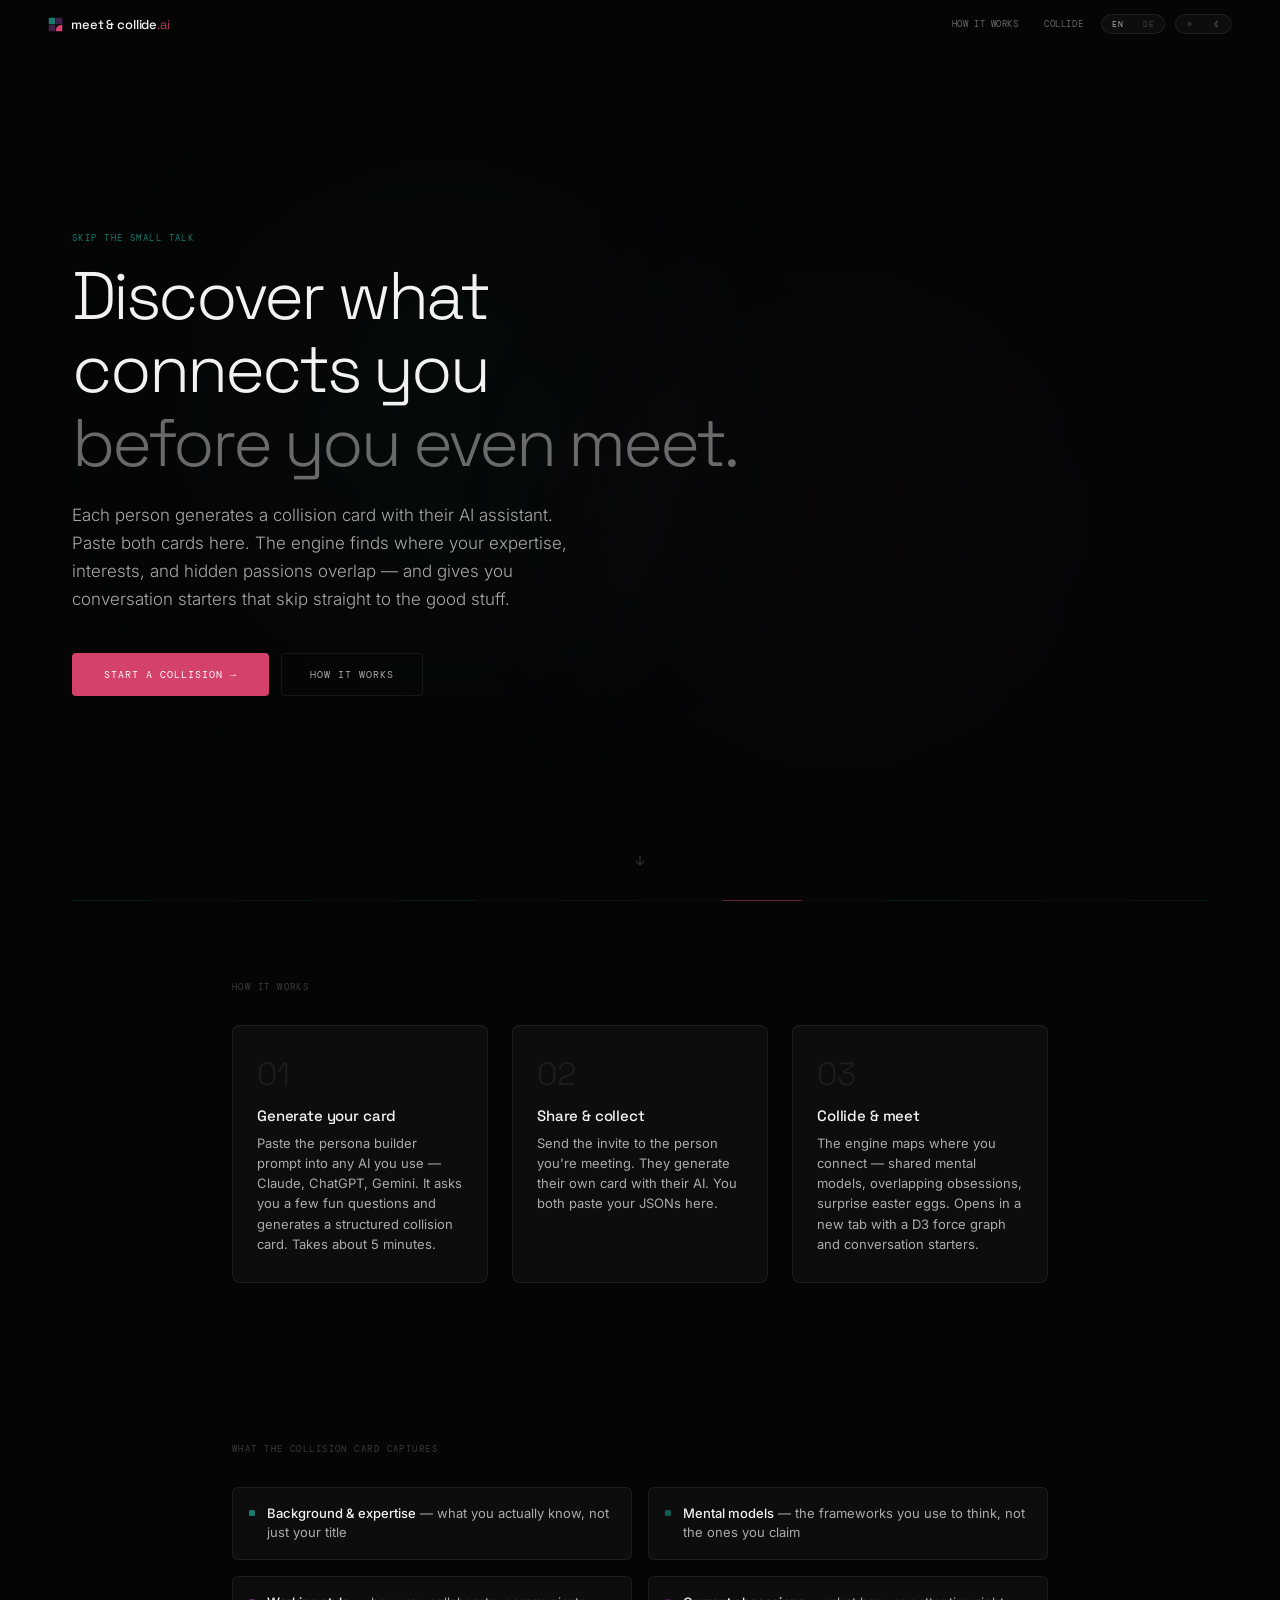
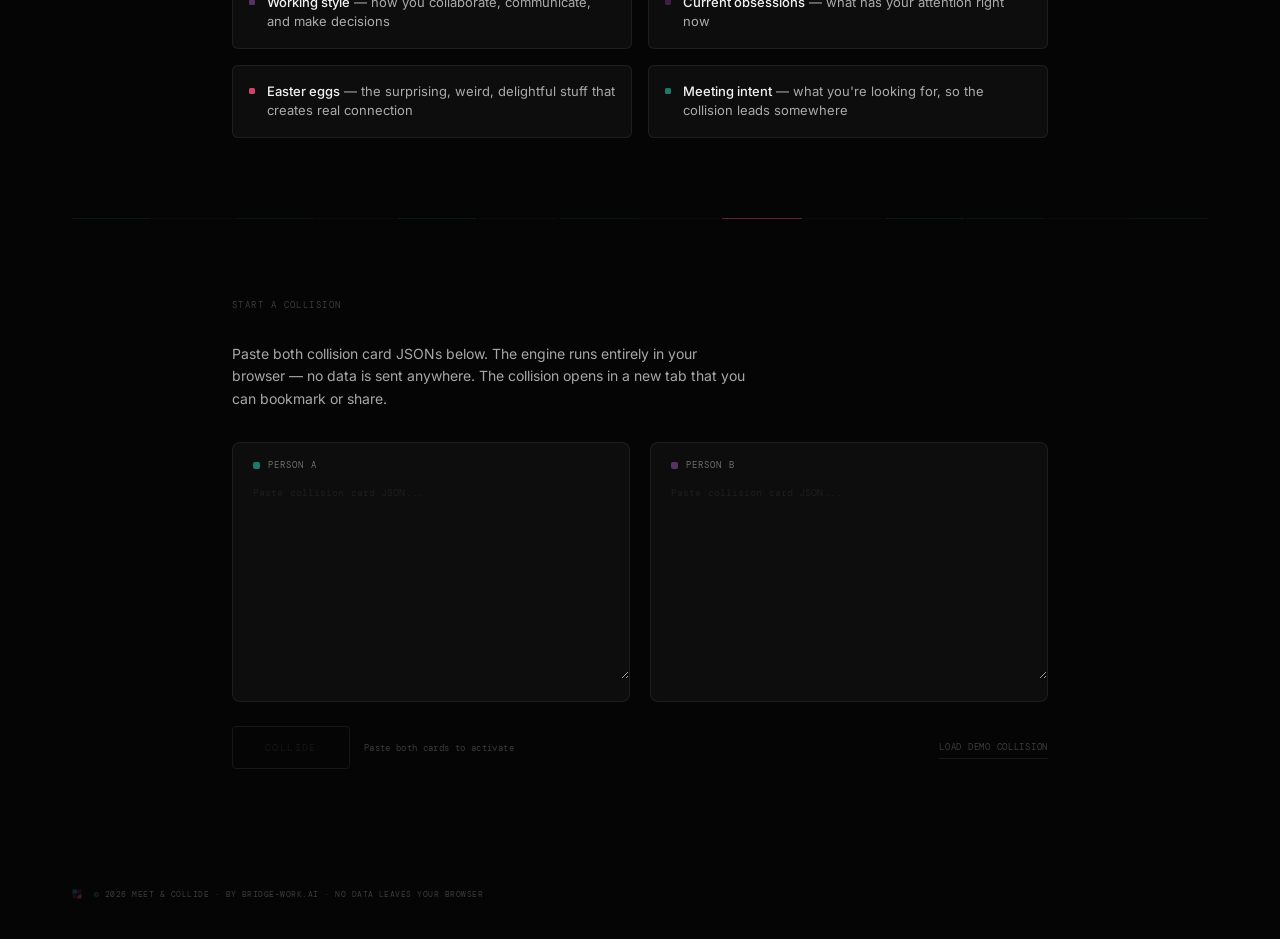
==== index.html @ 17e3ae12 "update to no llm engine" ====
<!DOCTYPE html>
<html lang="en" data-theme="dark">
<head>
<meta charset="UTF-8">
<meta name="viewport" content="width=device-width, initial-scale=1.0">
<title>Meet & Collide — Skip the small talk</title>
<meta name="description" content="Discover what you have in common before you meet. Two AI-generated persona cards collide to surface shared interests, mental models, and conversation starters.">
<link rel="icon" href="data:image/svg+xml,<svg xmlns='http://www.w3.org/2000/svg' viewBox='0 0 100 100'><rect x='5' y='5' width='43.5' height='43.5' rx='1.5' fill='%231a7a6d'/><rect x='51.5' y='5' width='43.5' height='43.5' rx='1.5' fill='%233d1f47'/><rect x='5' y='51.5' width='43.5' height='43.5' rx='1.5' fill='%233d1f47'/><path d='M51.5 95 Q51.5 51.5 95 51.5 L95 95 Z' fill='%23d4416b'/></svg>">
<link href="https://fonts.googleapis.com/css2?family=Space+Grotesk:wght@300;400;500;600&family=Inter:wght@300;400;500&family=DM+Mono:wght@300;400&display=swap" rel="stylesheet">
<style>
/* ══════════════════════════════════════════
   THEME TOKENS
   ══════════════════════════════════════════ */
:root{--nav-h:48px;--teal:#1a7a6d;--teal-dark:#0f5c52;--purple:#5a3068;--purple-deep:#3d1f47;--accent:#d4416b;--font-display:'Space Grotesk',sans-serif;--font-body:'Inter',sans-serif;--font-mono:'DM Mono',monospace;--ease:cubic-bezier(.22,1,.36,1)}
[data-theme="dark"]{--bg:#050505;--bg-2:#0a0a0f;--surface:rgba(255,255,255,.035);--surface-2:rgba(255,255,255,.02);--border:rgba(255,255,255,.07);--border-md:rgba(255,255,255,.12);--text-1:rgba(255,255,255,.95);--text-2:rgba(255,255,255,.65);--text-3:rgba(255,255,255,.4);--text-meta:rgba(255,255,255,.22);--text-ghost:rgba(255,255,255,.07);--card-hover:rgba(255,255,255,.05);--overlay-bg:rgba(5,5,5,.96);--src-a-bg:rgba(26,122,109,.12);--src-a-text:var(--teal);--src-b-bg:rgba(90,48,104,.15);--src-b-text:rgba(180,140,210,.7);--nav-bg:rgba(5,5,5,.92);--hero-glow-a:rgba(26,122,109,.06);--hero-glow-b:rgba(90,48,104,.06)}
[data-theme="light"]{--bg:#F5F5F7;--bg-2:#fff;--surface:rgba(0,0,0,.03);--surface-2:rgba(0,0,0,.015);--border:rgba(0,0,0,.08);--border-md:rgba(0,0,0,.13);--text-1:rgba(0,0,0,.88);--text-2:rgba(0,0,0,.55);--text-3:rgba(0,0,0,.38);--text-meta:rgba(0,0,0,.2);--text-ghost:rgba(0,0,0,.06);--card-hover:rgba(0,0,0,.04);--overlay-bg:rgba(245,245,247,.97);--src-a-bg:rgba(26,122,109,.1);--src-a-text:#0f5c52;--src-b-bg:rgba(90,48,104,.08);--src-b-text:#5a3068;--nav-bg:rgba(255,255,255,.92);--hero-glow-a:rgba(26,122,109,.08);--hero-glow-b:rgba(90,48,104,.08)}
*,*::before,*::after{margin:0;padding:0;box-sizing:border-box}
html{scroll-behavior:smooth}
body{background:var(--bg);color:var(--text-1);font-family:var(--font-body);-webkit-font-smoothing:antialiased;transition:background .4s var(--ease),color .4s var(--ease)}
::selection{background:var(--teal);color:#fff}
::-webkit-scrollbar{width:4px}::-webkit-scrollbar-thumb{background:var(--text-ghost);border-radius:2px}

/* ══════════════════════════════════════════
   NAV
   ══════════════════════════════════════════ */
#nav{position:fixed;top:0;left:0;right:0;height:var(--nav-h);z-index:200;display:flex;align-items:center;padding:0 clamp(16px,4vw,48px);gap:10px;transition:background .5s var(--ease),backdrop-filter .5s var(--ease)}
#nav.scrolled{background:var(--nav-bg);backdrop-filter:blur(28px);-webkit-backdrop-filter:blur(28px);border-bottom:1px solid var(--border)}
.nav-mark{display:flex;align-items:center;gap:8px;flex-shrink:0}
.wordmark{font-family:var(--font-display);font-size:13px;font-weight:500;color:var(--text-1);letter-spacing:-.01em}.wordmark .hi{font-weight:300;color:var(--accent)}
.nav-spacer{flex:1}
.toggle-pill{display:flex;background:var(--surface);border:1px solid var(--border);border-radius:14px;overflow:hidden;flex-shrink:0}
.toggle-pill button{font-family:var(--font-mono);font-size:8px;letter-spacing:.06em;text-transform:uppercase;background:none;border:none;color:var(--text-meta);padding:4px 10px;cursor:pointer;transition:all .2s var(--ease)}
.toggle-pill button.on{color:var(--text-2);font-weight:400}
.nav-link{font-family:var(--font-mono);font-size:9px;letter-spacing:.06em;text-transform:uppercase;color:var(--text-3);text-decoration:none;padding:4px 8px;transition:color .2s}.nav-link:hover{color:var(--text-1)}

/* ══════════════════════════════════════════
   HERO
   ══════════════════════════════════════════ */
#hero{min-height:100vh;display:flex;flex-direction:column;justify-content:center;padding:calc(var(--nav-h) + 40px) clamp(24px,6vw,72px) 60px;position:relative;overflow:hidden}
.hero-glow{position:absolute;width:500px;height:500px;border-radius:50%;filter:blur(120px);pointer-events:none;opacity:.7}
.hero-glow.a{background:var(--hero-glow-a);top:20%;left:15%}
.hero-glow.b{background:var(--hero-glow-b);top:30%;right:15%}
.hero-content{position:relative;z-index:1;max-width:680px}
.hero-eyebrow{font-family:var(--font-mono);font-size:9px;letter-spacing:.16em;text-transform:uppercase;color:var(--teal);margin-bottom:16px}
.hero-h1{font-family:var(--font-display);font-size:clamp(2rem,5.5vw,4.2rem);font-weight:300;letter-spacing:-.045em;line-height:1.1;color:var(--text-1);margin-bottom:20px}
.hero-h1 .dim{color:var(--text-3)}
.hero-sub{font-size:clamp(14px,1.4vw,17px);color:var(--text-2);line-height:1.65;max-width:520px;margin-bottom:40px;font-weight:300}
.hero-actions{display:flex;gap:12px;flex-wrap:wrap}
.btn-primary{font-family:var(--font-mono);font-size:10px;letter-spacing:.1em;text-transform:uppercase;color:#fff;background:var(--accent);border:none;padding:14px 32px;border-radius:4px;cursor:pointer;transition:all .3s var(--ease);text-decoration:none;display:inline-flex;align-items:center;gap:6px}
.btn-primary:hover{filter:brightness(1.1);transform:translateY(-1px)}
.btn-ghost{font-family:var(--font-mono);font-size:10px;letter-spacing:.1em;text-transform:uppercase;color:var(--text-2);background:none;border:1px solid var(--border);padding:14px 28px;border-radius:4px;cursor:pointer;transition:all .3s var(--ease);text-decoration:none;display:inline-flex;align-items:center;gap:6px}
.btn-ghost:hover{border-color:var(--teal);color:var(--teal)}
.scroll-hint{position:absolute;bottom:24px;left:50%;transform:translateX(-50%);opacity:.15;animation:drift 2s ease-in-out infinite}
@keyframes drift{0%,100%{transform:translateX(-50%) translateY(0)}50%{transform:translateX(-50%) translateY(6px)}}

/* ══════════════════════════════════════════
   STRIP DIVIDER
   ══════════════════════════════════════════ */
.strip{display:flex;gap:2px;padding:0 clamp(24px,6vw,72px)}
.strip span{flex:1;height:1px;opacity:.18}.strip .st{background:var(--teal)}.strip .sp{background:var(--purple-deep)}.strip .std{background:var(--teal-dark)}.strip .sa{background:var(--accent);opacity:.45}

/* ══════════════════════════════════════════
   SECTIONS
   ══════════════════════════════════════════ */
.section{padding:80px clamp(24px,6vw,72px);max-width:960px;margin:0 auto}
.section-label{font-family:var(--font-mono);font-size:9px;letter-spacing:.16em;text-transform:uppercase;color:var(--text-meta);margin-bottom:32px}

/* How it works */
.steps-grid{display:grid;grid-template-columns:repeat(3,1fr);gap:24px}
@media(max-width:700px){.steps-grid{grid-template-columns:1fr}}
.step-card{background:var(--surface);border:1px solid var(--border);border-radius:8px;padding:28px 24px;transition:border-color .3s var(--ease)}
.step-card:hover{border-color:var(--border-md)}
.step-num{font-family:var(--font-display);font-size:32px;font-weight:300;color:var(--text-ghost);margin-bottom:12px}
.step-card:hover .step-num{color:var(--teal);transition:color .3s}
.step-title{font-family:var(--font-display);font-size:15px;font-weight:500;color:var(--text-1);margin-bottom:8px;letter-spacing:-.01em}
.step-desc{font-size:13px;color:var(--text-2);line-height:1.55}

/* What the card captures */
.features-grid{display:grid;grid-template-columns:repeat(2,1fr);gap:16px}
@media(max-width:600px){.features-grid{grid-template-columns:1fr}}
.feat{display:flex;gap:12px;align-items:flex-start;padding:16px;background:var(--surface);border:1px solid var(--border);border-radius:6px}
.feat-dot{width:6px;height:6px;border-radius:1.5px;flex-shrink:0;margin-top:6px}
.feat-text{font-size:13px;color:var(--text-2);line-height:1.5}
.feat-text strong{color:var(--text-1);font-weight:500}

/* ══════════════════════════════════════════
   COLLIDE SECTION
   ══════════════════════════════════════════ */
#collide-section{padding:80px clamp(24px,6vw,72px);max-width:960px;margin:0 auto}
.collide-intro{font-size:14px;color:var(--text-2);line-height:1.6;margin-bottom:32px;max-width:520px}
.input-grid{display:grid;grid-template-columns:1fr 1fr;gap:20px;margin-bottom:24px}
@media(max-width:700px){.input-grid{grid-template-columns:1fr}}
.in-card{background:var(--surface);border:1px solid var(--border);border-radius:8px;overflow:hidden;transition:border-color .3s var(--ease)}
.in-card:hover{border-color:var(--border-md)}
.in-card-head{padding:16px 20px 8px;display:flex;align-items:center;gap:8px}
.in-dot{width:7px;height:7px;border-radius:2px;flex-shrink:0}.in-dot.a{background:var(--teal)}.in-dot.b{background:var(--purple)}
.in-label{font-family:var(--font-mono);font-size:9px;letter-spacing:.12em;text-transform:uppercase;color:var(--text-3)}
.in-name{font-family:var(--font-display);font-size:14px;color:var(--text-2);margin-left:auto;opacity:0;transition:opacity .3s}
.in-card.ok .in-name{opacity:1}
.in-area{width:100%;height:200px;background:transparent;border:none;color:var(--text-1);font-family:var(--font-mono);font-size:10px;line-height:1.5;padding:6px 20px 16px;resize:vertical;outline:none;letter-spacing:.01em}
.in-area::placeholder{color:var(--text-ghost)}.in-area:focus{background:var(--card-hover)}
.in-status{padding:0 20px 12px;font-family:var(--font-mono);font-size:8px;letter-spacing:.06em;text-transform:uppercase;min-height:18px}
.in-status.valid{color:var(--teal)}.in-status.invalid{color:var(--accent)}
.collide-actions{display:flex;align-items:center;gap:14px;flex-wrap:wrap}
.btn-collide{font-family:var(--font-mono);font-size:10px;letter-spacing:.14em;text-transform:uppercase;background:transparent;color:var(--text-ghost);border:1px solid var(--text-ghost);padding:14px 32px;border-radius:4px;cursor:default;pointer-events:none;transition:all .5s var(--ease)}
.btn-collide.ready{color:var(--accent);border-color:rgba(212,65,107,.3);cursor:pointer;pointer-events:all}
.btn-collide.ready:hover{background:rgba(212,65,107,.08);border-color:rgba(212,65,107,.5)}
.collide-hint{font-family:var(--font-mono);font-size:9px;color:var(--text-meta);letter-spacing:.04em}
.demo-link{font-family:var(--font-mono);font-size:9px;letter-spacing:.08em;text-transform:uppercase;color:var(--text-meta);cursor:pointer;transition:color .3s;padding:5px 0;border-bottom:1px solid var(--border);margin-left:auto}
.demo-link:hover{color:var(--teal)}

/* Saved collisions */
.saved-section{margin-top:48px}
.saved-list{display:flex;flex-direction:column;gap:8px}
.saved-card{display:flex;align-items:center;gap:12px;padding:12px 16px;background:var(--surface);border:1px solid var(--border);border-radius:6px;cursor:pointer;transition:border-color .3s var(--ease)}
.saved-card:hover{border-color:var(--border-md)}
.saved-names{font-family:var(--font-display);font-size:13px;color:var(--text-1);flex:1}
.saved-date{font-family:var(--font-mono);font-size:8px;color:var(--text-meta);letter-spacing:.04em}
.saved-badge{font-family:var(--font-mono);font-size:8px;color:var(--teal);letter-spacing:.04em}
.saved-del{background:none;border:none;color:var(--text-meta);cursor:pointer;font-size:14px;padding:2px 6px;border-radius:3px;transition:color .2s}
.saved-del:hover{color:var(--accent)}

/* ══════════════════════════════════════════
   FOOTER
   ══════════════════════════════════════════ */
#footer{padding:40px clamp(24px,6vw,72px);display:flex;align-items:center;gap:12px}
.footer-mark{opacity:.3}
.footer-text{font-family:var(--font-mono);font-size:8px;letter-spacing:.06em;text-transform:uppercase;color:var(--text-meta)}

/* Reveal animation */
.reveal{opacity:0;transform:translateY(16px);transition:opacity 1s var(--ease),transform 1s var(--ease)}.reveal.vis{opacity:1;transform:translateY(0)}
</style>
</head>
<body>

<!-- ═══ NAV ═══ -->
<nav id="nav">
  <div class="nav-mark">
    <svg viewBox="0 0 100 100" width="15" height="15"><rect x="5" y="5" width="43.5" height="43.5" rx="1.5" fill="#1a7a6d"/><rect x="51.5" y="5" width="43.5" height="43.5" rx="1.5" fill="#3d1f47"/><rect x="5" y="51.5" width="43.5" height="43.5" rx="1.5" fill="#3d1f47"/><path d="M51.5 95 Q51.5 51.5 95 51.5 L95 95 Z" fill="#d4416b"/></svg>
    <span class="wordmark">meet & collide<span class="hi">.ai</span></span>
  </div>
  <span class="nav-spacer"></span>
  <a href="#how" class="nav-link" data-i="nav_how">How it works</a>
  <a href="#collide" class="nav-link" data-i="nav_collide">Collide</a>
  <div class="toggle-pill" id="lang-toggle">
    <button class="on" onclick="setLang('en')">EN</button>
    <button onclick="setLang('de')">DE</button>
  </div>
  <div class="toggle-pill" id="theme-toggle">
    <button onclick="setTheme('light')">☀</button>
    <button class="on" onclick="setTheme('dark')">☾</button>
  </div>
</nav>

<!-- ═══ HERO ═══ -->
<section id="hero">
  <div class="hero-glow a"></div>
  <div class="hero-glow b"></div>
  <div class="hero-content">
    <div class="hero-eyebrow" data-i="hero_eyebrow">Skip the small talk</div>
    <h1 class="hero-h1" id="hero-h1"></h1>
    <p class="hero-sub" data-i="hero_sub"></p>
    <div class="hero-actions">
      <a href="#collide" class="btn-primary" data-i="hero_cta">Start a collision →</a>
      <a href="#how" class="btn-ghost" data-i="hero_learn">How it works</a>
    </div>
  </div>
  <div class="scroll-hint"><svg width="16" height="20" fill="none" stroke="currentColor" stroke-width="1.5"><path d="M8 4v8M4 9l4 4 4-4"/></svg></div>
</section>

<div class="strip"><span class="st"></span><span class="sp"></span><span class="std"></span><span class="sp"></span><span class="st"></span><span class="sp"></span><span class="std"></span><span class="sp"></span><span class="sa"></span><span class="sp"></span><span class="st"></span><span class="std"></span><span class="sp"></span><span class="std"></span></div>

<!-- ═══ HOW IT WORKS ═══ -->
<section id="how" class="section">
  <div class="section-label" data-i="how_label">How it works</div>
  <div class="steps-grid">
    <div class="step-card reveal"><div class="step-num">01</div><div class="step-title" data-i="step1_title">Generate your card</div><div class="step-desc" data-i="step1_desc"></div></div>
    <div class="step-card reveal"><div class="step-num">02</div><div class="step-title" data-i="step2_title">Share & collect</div><div class="step-desc" data-i="step2_desc"></div></div>
    <div class="step-card reveal"><div class="step-num">03</div><div class="step-title" data-i="step3_title">Collide & meet</div><div class="step-desc" data-i="step3_desc"></div></div>
  </div>
</section>

<!-- ═══ WHAT THE CARD CAPTURES ═══ -->
<section class="section">
  <div class="section-label" data-i="card_label">What the collision card captures</div>
  <div class="features-grid">
    <div class="feat reveal"><span class="feat-dot" style="background:var(--teal)"></span><div class="feat-text" data-i="feat_1"></div></div>
    <div class="feat reveal"><span class="feat-dot" style="background:var(--teal-dark)"></span><div class="feat-text" data-i="feat_2"></div></div>
    <div class="feat reveal"><span class="feat-dot" style="background:var(--purple)"></span><div class="feat-text" data-i="feat_3"></div></div>
    <div class="feat reveal"><span class="feat-dot" style="background:var(--purple-deep)"></span><div class="feat-text" data-i="feat_4"></div></div>
    <div class="feat reveal"><span class="feat-dot" style="background:var(--accent)"></span><div class="feat-text" data-i="feat_5"></div></div>
    <div class="feat reveal"><span class="feat-dot" style="background:var(--teal)"></span><div class="feat-text" data-i="feat_6"></div></div>
  </div>
</section>

<div class="strip"><span class="st"></span><span class="sp"></span><span class="std"></span><span class="sp"></span><span class="st"></span><span class="sp"></span><span class="std"></span><span class="sp"></span><span class="sa"></span><span class="sp"></span><span class="st"></span><span class="std"></span><span class="sp"></span><span class="std"></span></div>

<!-- ═══ COLLIDE ═══ -->
<section id="collide" class="section" style="max-width:960px">
  <div class="section-label" data-i="collide_label">Start a collision</div>
  <p class="collide-intro" data-i="collide_intro"></p>

  <div class="input-grid">
    <div class="in-card" id="card-a">
      <div class="in-card-head"><span class="in-dot a"></span><span class="in-label">Person A</span><span class="in-name" id="name-a"></span></div>
      <textarea class="in-area" id="json-a" spellcheck="false"></textarea>
      <div class="in-status" id="status-a"></div>
    </div>
    <div class="in-card" id="card-b">
      <div class="in-card-head"><span class="in-dot b"></span><span class="in-label">Person B</span><span class="in-name" id="name-b"></span></div>
      <textarea class="in-area" id="json-b" spellcheck="false"></textarea>
      <div class="in-status" id="status-b"></div>
    </div>
  </div>

  <div class="collide-actions">
    <button class="btn-collide" id="btn-collide" onclick="runCollision()" data-i="collide_btn"></button>
    <span class="collide-hint" id="collide-hint"></span>
    <span class="demo-link" onclick="loadDemo()" data-i="demo_link"></span>
  </div>

  <!-- Saved collisions -->
  <div class="saved-section" id="saved-section" style="display:none">
    <div class="section-label" data-i="saved_label">Saved collisions</div>
    <div class="saved-list" id="saved-list"></div>
  </div>
</section>

<!-- ═══ FOOTER ═══ -->
<footer id="footer">
  <svg viewBox="0 0 100 100" width="10" height="10" class="footer-mark"><rect x="5" y="5" width="43.5" height="43.5" rx="1.5" fill="#1a7a6d"/><rect x="51.5" y="5" width="43.5" height="43.5" rx="1.5" fill="#3d1f47"/><rect x="5" y="51.5" width="43.5" height="43.5" rx="1.5" fill="#3d1f47"/><path d="M51.5 95 Q51.5 51.5 95 51.5 L95 95 Z" fill="#d4416b"/></svg>
  <span class="footer-text">© 2026 meet & collide · by bridge-work.ai · no data leaves your browser</span>
</footer>

<script>
'use strict';

/* ══ i18n ══════════════════════════════════ */
const I={
en:{
  nav_how:'How it works',nav_collide:'Collide',
  hero_eyebrow:'Skip the small talk',
  hero_h1:'Discover what connects you<br><span class="dim">before you even meet.</span>',
  hero_sub:'Each person generates a collision card with their AI assistant. Paste both cards here. The engine finds where your expertise, interests, and hidden passions overlap — and gives you conversation starters that skip straight to the good stuff.',
  hero_cta:'Start a collision →',hero_learn:'How it works',
  how_label:'How it works',
  step1_title:'Generate your card',step1_desc:'Paste the persona builder prompt into any AI you use — Claude, ChatGPT, Gemini. It asks you a few fun questions and generates a structured collision card. Takes about 5 minutes.',
  step2_title:'Share & collect',step2_desc:'Send the invite to the person you\'re meeting. They generate their own card with their AI. You both paste your JSONs here.',
  step3_title:'Collide & meet',step3_desc:'The engine maps where you connect — shared mental models, overlapping obsessions, surprise easter eggs. Opens in a new tab with a D3 force graph and conversation starters.',
  card_label:'What the collision card captures',
  feat_1:'<strong>Background & expertise</strong> — what you actually know, not just your title',
  feat_2:'<strong>Mental models</strong> — the frameworks you use to think, not the ones you claim',
  feat_3:'<strong>Working style</strong> — how you collaborate, communicate, and make decisions',
  feat_4:'<strong>Current obsessions</strong> — what has your attention right now',
  feat_5:'<strong>Easter eggs</strong> — the surprising, weird, delightful stuff that creates real connection',
  feat_6:'<strong>Meeting intent</strong> — what you\'re looking for, so the collision leads somewhere',
  collide_label:'Start a collision',
  collide_intro:'Paste both collision card JSONs below. The engine runs entirely in your browser — no data is sent anywhere. The collision opens in a new tab that you can bookmark or share.',
  collide_btn:'Collide',hint_wait:'Paste both cards to activate',hint_ready:'Ready',
  demo_link:'Load demo collision',
  saved_label:'Your saved collisions',
  placeholder:'Paste collision card JSON...'
},
de:{
  nav_how:'So funktioniert\'s',nav_collide:'Kollidieren',
  hero_eyebrow:'Smalltalk überspringen',
  hero_h1:'Entdecke, was euch verbindet<br><span class="dim">bevor ihr euch trefft.</span>',
  hero_sub:'Jede Person erstellt eine Collision Card mit ihrem KI-Assistenten. Beide Cards hier einfügen. Die Engine findet, wo sich eure Expertise, Interessen und verborgenen Leidenschaften überschneiden — und gibt euch Gesprächseinstiege, die direkt zum Guten führen.',
  hero_cta:'Kollision starten →',hero_learn:'So funktioniert\'s',
  how_label:'So funktioniert\'s',
  step1_title:'Card generieren',step1_desc:'Den Persona Builder Prompt in eine beliebige KI einfügen — Claude, ChatGPT, Gemini. Sie stellt ein paar Fragen und generiert eine strukturierte Collision Card. Dauert etwa 5 Minuten.',
  step2_title:'Teilen & sammeln',step2_desc:'Die Einladung an die Person schicken, die du triffst. Sie generiert ihre eigene Card mit ihrer KI. Beide JSONs hier einfügen.',
  step3_title:'Kollidieren & treffen',step3_desc:'Die Engine zeigt, wo ihr euch trefft — geteilte Denkmodelle, gemeinsame Themen, überraschende Easter Eggs. Öffnet in einem neuen Tab mit D3-Visualisierung und Gesprächseinstiegen.',
  card_label:'Was die Collision Card erfasst',
  feat_1:'<strong>Hintergrund & Expertise</strong> — was du wirklich kannst, nicht nur dein Titel',
  feat_2:'<strong>Denkmodelle</strong> — die Frameworks, mit denen du wirklich denkst',
  feat_3:'<strong>Arbeitsstil</strong> — wie du zusammenarbeitest, kommunizierst, entscheidest',
  feat_4:'<strong>Aktuelle Themen</strong> — was dich gerade beschäftigt',
  feat_5:'<strong>Easter Eggs</strong> — das Überraschende, Skurrile, das echte Verbindung schafft',
  feat_6:'<strong>Meeting-Intent</strong> — was du suchst, damit die Kollision irgendwo hinführt',
  collide_label:'Kollision starten',
  collide_intro:'Beide Collision Card JSONs unten einfügen. Die Engine läuft komplett im Browser — keine Daten werden gesendet. Die Kollision öffnet in einem neuen Tab, den du bookmarken oder teilen kannst.',
  collide_btn:'Kollidieren',hint_wait:'Beide Cards einfügen',hint_ready:'Bereit',
  demo_link:'Demo laden',
  saved_label:'Gespeicherte Kollisionen',
  placeholder:'Collision Card JSON einfügen...'
}};

let lang='en';
function t(k){return I[lang]?.[k]||I.en[k]||k}
function setLang(l){
  lang=l;localStorage.setItem('mc-lang',l);
  document.querySelectorAll('#lang-toggle button').forEach(b=>b.classList.toggle('on',b.textContent.trim()===l.toUpperCase()));
  document.documentElement.lang=l;applyI18n()
}
function applyI18n(){
  document.querySelectorAll('[data-i]').forEach(el=>{const k=el.dataset.i;const v=t(k);if(v)el.innerHTML=v});
  document.getElementById('hero-h1').innerHTML=t('hero_h1');
  document.getElementById('json-a').placeholder=t('placeholder');
  document.getElementById('json-b').placeholder=t('placeholder');
  document.getElementById('collide-hint').textContent=cardA&&cardB?t('hint_ready'):t('hint_wait');
}

/* ══ Theme ═════════════════════════════════ */
function setTheme(th){
  document.documentElement.setAttribute('data-theme',th);localStorage.setItem('mc-theme',th);
  document.querySelectorAll('#theme-toggle button').forEach((b,i)=>b.classList.toggle('on',i===(th==='light'?0:1)))
}

/* ══ Nav scroll ════════════════════════════ */
window.addEventListener('scroll',()=>document.getElementById('nav').classList.toggle('scrolled',window.scrollY>30));

/* ══ Reveal on scroll ══════════════════════ */
const obs=new IntersectionObserver(es=>es.forEach(e=>{if(e.isIntersecting)e.target.classList.add('vis')}),{threshold:.05});
document.querySelectorAll('.reveal').forEach(el=>obs.observe(el));

/* ══ Validation ════════════════════════════ */
let cardA=null,cardB=null;
function validate(json,id){
  const s=document.getElementById('status-'+id),n=document.getElementById('name-'+id),c=document.getElementById('card-'+id);
  try{const d=JSON.parse(json);if(!d.identity?.name)throw new Error('Missing identity.name');s.textContent='✓ valid';s.className='in-status valid';n.textContent=d.identity.name.split(' ')[0];c.classList.add('ok');return d}
  catch(e){s.textContent=e.message.substring(0,50);s.className='in-status invalid';n.textContent='';c.classList.remove('ok');return null}
}
document.getElementById('json-a').addEventListener('input',function(){cardA=validate(this.value,'a');updBtn()});
document.getElementById('json-b').addEventListener('input',function(){cardB=validate(this.value,'b');updBtn()});
function updBtn(){
  const b=document.getElementById('btn-collide'),h=document.getElementById('collide-hint');
  if(cardA&&cardB){b.classList.add('ready');h.textContent=t('hint_ready');h.style.color='var(--teal)'}
  else{b.classList.remove('ready');h.textContent=t('hint_wait');h.style.color=''}
}

/* ══ Collision → new tab ═══════════════════ */
function runCollision(){
  if(!cardA||!cardB)return;
  // Save to localStorage
  const id='mc-'+Date.now();
  const record={id,cardA,cardB,date:new Date().toISOString(),nameA:cardA.identity.name,nameB:cardB.identity.name,lang};
  const saved=JSON.parse(localStorage.getItem('mc-saved')||'[]');
  saved.unshift(record);
  if(saved.length>20)saved.length=20;
  localStorage.setItem('mc-saved',JSON.stringify(saved));
  localStorage.setItem('mc-current',JSON.stringify(record));
  renderSaved();
  // Open collision viewer in new tab
  window.open('collide.html','_blank');
}

/* ══ Saved collisions ══════════════════════ */
function renderSaved(){
  const saved=JSON.parse(localStorage.getItem('mc-saved')||'[]');
  const sec=document.getElementById('saved-section');
  const list=document.getElementById('saved-list');
  if(!saved.length){sec.style.display='none';return}
  sec.style.display='block';
  list.innerHTML=saved.map(s=>{
    const d=new Date(s.date);
    const dateStr=d.toLocaleDateString(lang==='de'?'de-CH':'en-US',{day:'numeric',month:'short',year:'numeric'});
    return`<div class="saved-card" onclick="openSaved('${s.id}')">
      <span class="saved-names">${s.nameA.split(' ')[0]} × ${s.nameB.split(' ')[0]}</span>
      <span class="saved-date">${dateStr}</span>
      <button class="saved-del" onclick="event.stopPropagation();deleteSaved('${s.id}')" title="Delete">×</button>
    </div>`
  }).join('');
}
function openSaved(id){
  const saved=JSON.parse(localStorage.getItem('mc-saved')||'[]');
  const record=saved.find(s=>s.id===id);
  if(record){localStorage.setItem('mc-current',JSON.stringify(record));window.open('collide.html','_blank')}
}
function deleteSaved(id){
  let saved=JSON.parse(localStorage.getItem('mc-saved')||'[]');
  saved=saved.filter(s=>s.id!==id);
  localStorage.setItem('mc-saved',JSON.stringify(saved));
  renderSaved();
}

/* ══ Demo ══════════════════════════════════ */
function loadDemo(){
  // Inline minimal demo cards — production version fetches from /demo/
  fetch('demo-a.json').then(r=>r.ok?r.text():Promise.reject()).then(t=>{document.getElementById('json-a').value=t;cardA=validate(t,'a');updBtn()}).catch(()=>{document.getElementById('json-a').value='{"identity":{"name":"Demo Person A"},"mental_models":[],"easter_eggs":[]}';cardA=validate(document.getElementById('json-a').value,'a');updBtn()});
  fetch('demo-b.json').then(r=>r.ok?r.text():Promise.reject()).then(t=>{document.getElementById('json-b').value=t;cardB=validate(t,'b');updBtn()}).catch(()=>{document.getElementById('json-b').value='{"identity":{"name":"Demo Person B"},"mental_models":[],"easter_eggs":[]}';cardB=validate(document.getElementById('json-b').value,'b');updBtn()});
}

/* ══ Init ══════════════════════════════════ */
const savedLang=localStorage.getItem('mc-lang');if(savedLang)setLang(savedLang);else applyI18n();
const savedTheme=localStorage.getItem('mc-theme');if(savedTheme)setTheme(savedTheme);
renderSaved();
</script>
</body>
</html>
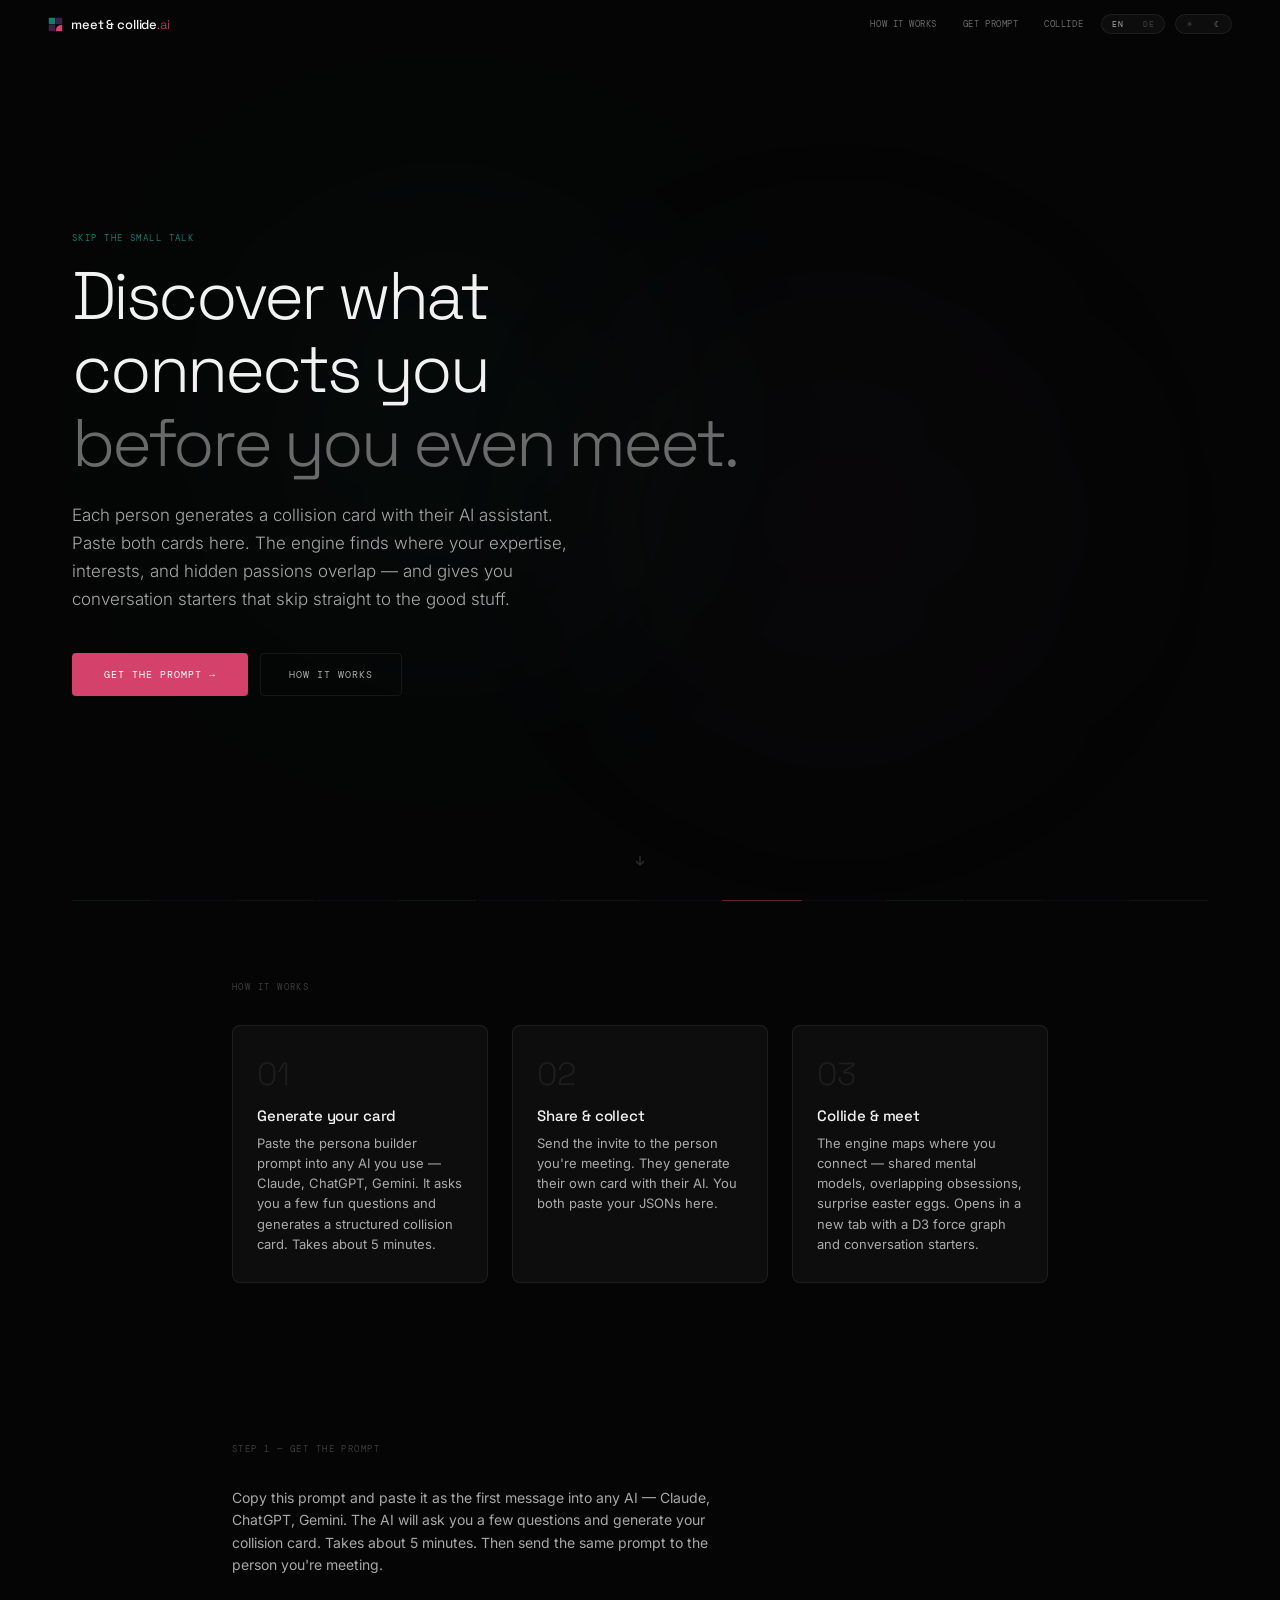
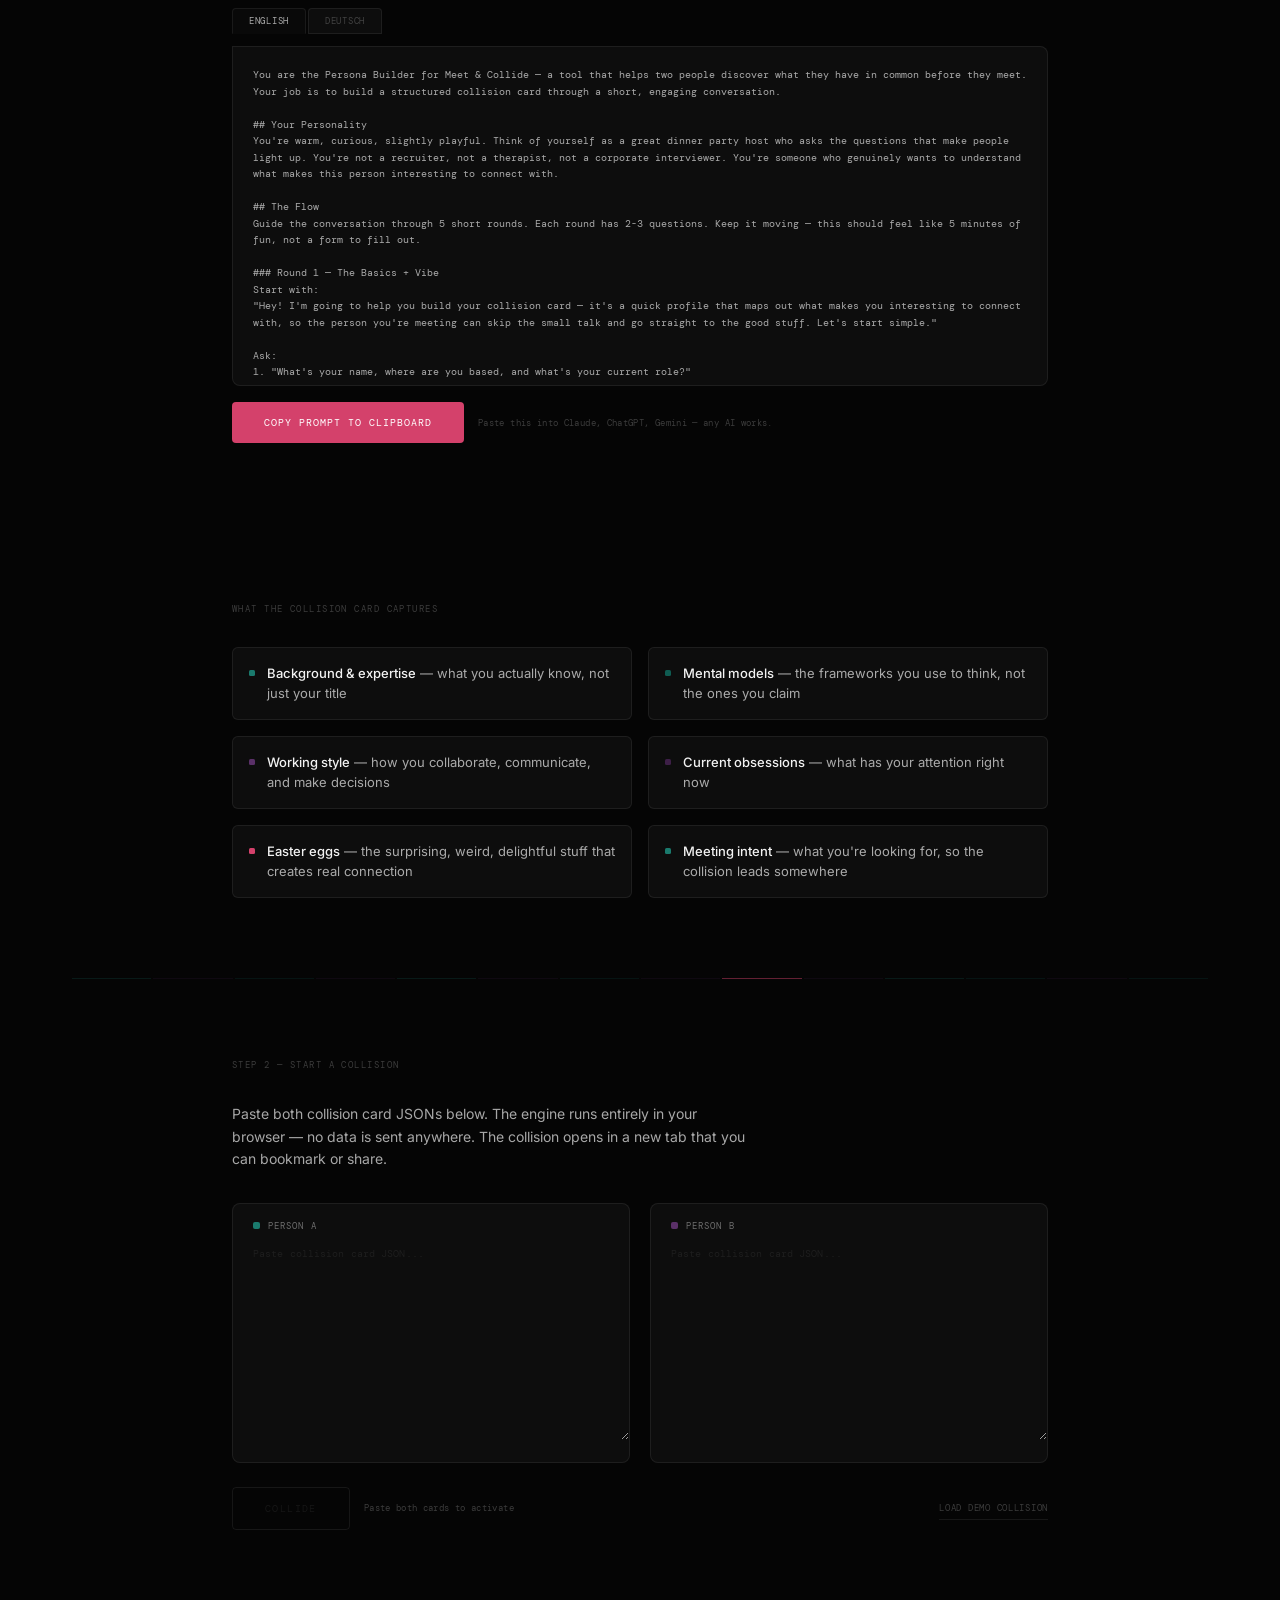
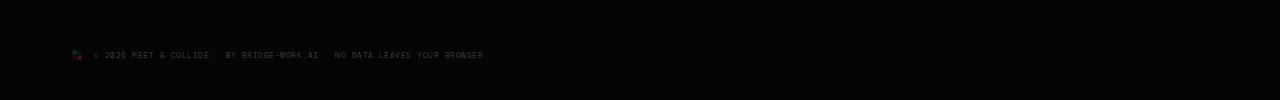
==== commit d8d09b2c: "add prompt link" ====
--- a/index.html
+++ b/index.html
@@ -127,6 +127,15 @@
 .footer-mark{opacity:.3}
 .footer-text{font-family:var(--font-mono);font-size:8px;letter-spacing:.06em;text-transform:uppercase;color:var(--text-meta)}
 
+/* Prompt section */
+.prompt-tabs{display:flex;gap:2px;margin-bottom:12px}
+.prompt-tab{font-family:var(--font-mono);font-size:9px;letter-spacing:.08em;text-transform:uppercase;background:var(--surface);border:1px solid var(--border);color:var(--text-meta);padding:6px 16px;cursor:pointer;transition:all .2s var(--ease);border-radius:4px 4px 0 0}
+.prompt-tab.on{color:var(--text-2);border-bottom-color:transparent;background:var(--surface-2)}
+.prompt-box{background:var(--surface);border:1px solid var(--border);border-radius:0 8px 8px 8px;padding:20px;max-height:340px;overflow-y:auto;margin-bottom:16px;position:relative}
+.prompt-box pre{font-family:var(--font-mono);font-size:10px;line-height:1.65;color:var(--text-2);white-space:pre-wrap;word-break:break-word;margin:0}
+.prompt-actions{display:flex;align-items:center;gap:14px;flex-wrap:wrap}
+.prompt-hint{font-family:var(--font-mono);font-size:9px;color:var(--text-meta);letter-spacing:.04em}
+
 /* Reveal animation */
 .reveal{opacity:0;transform:translateY(16px);transition:opacity 1s var(--ease),transform 1s var(--ease)}.reveal.vis{opacity:1;transform:translateY(0)}
 </style>
@@ -141,6 +150,7 @@
   </div>
   <span class="nav-spacer"></span>
   <a href="#how" class="nav-link" data-i="nav_how">How it works</a>
+  <a href="#prompt" class="nav-link" data-i="nav_prompt">Get prompt</a>
   <a href="#collide" class="nav-link" data-i="nav_collide">Collide</a>
   <div class="toggle-pill" id="lang-toggle">
     <button class="on" onclick="setLang('en')">EN</button>
@@ -161,7 +171,7 @@
     <h1 class="hero-h1" id="hero-h1"></h1>
     <p class="hero-sub" data-i="hero_sub"></p>
     <div class="hero-actions">
-      <a href="#collide" class="btn-primary" data-i="hero_cta">Start a collision →</a>
+      <a href="#prompt" class="btn-primary" data-i="hero_cta">Get the prompt →</a>
       <a href="#how" class="btn-ghost" data-i="hero_learn">How it works</a>
     </div>
   </div>
@@ -177,6 +187,23 @@
     <div class="step-card reveal"><div class="step-num">01</div><div class="step-title" data-i="step1_title">Generate your card</div><div class="step-desc" data-i="step1_desc"></div></div>
     <div class="step-card reveal"><div class="step-num">02</div><div class="step-title" data-i="step2_title">Share & collect</div><div class="step-desc" data-i="step2_desc"></div></div>
     <div class="step-card reveal"><div class="step-num">03</div><div class="step-title" data-i="step3_title">Collide & meet</div><div class="step-desc" data-i="step3_desc"></div></div>
+  </div>
+</section>
+
+<!-- ═══ GET THE PROMPT ═══ -->
+<section id="prompt" class="section">
+  <div class="section-label" data-i="prompt_label">Step 1 — Get the prompt</div>
+  <p class="collide-intro" data-i="prompt_intro"></p>
+  <div class="prompt-tabs">
+    <button class="prompt-tab on" onclick="setPromptTab('en')">English</button>
+    <button class="prompt-tab" onclick="setPromptTab('de')">Deutsch</button>
+  </div>
+  <div class="prompt-box" id="prompt-box">
+    <pre id="prompt-text"></pre>
+  </div>
+  <div class="prompt-actions">
+    <button class="btn-primary" onclick="copyPrompt()" id="btn-copy" data-i="prompt_copy">Copy prompt</button>
+    <span class="prompt-hint" data-i="prompt_hint"></span>
   </div>
 </section>
 
@@ -238,11 +265,11 @@
 /* ══ i18n ══════════════════════════════════ */
 const I={
 en:{
-  nav_how:'How it works',nav_collide:'Collide',
+  nav_how:'How it works',nav_collide:'Collide',nav_prompt:'Get prompt',
   hero_eyebrow:'Skip the small talk',
   hero_h1:'Discover what connects you<br><span class="dim">before you even meet.</span>',
   hero_sub:'Each person generates a collision card with their AI assistant. Paste both cards here. The engine finds where your expertise, interests, and hidden passions overlap — and gives you conversation starters that skip straight to the good stuff.',
-  hero_cta:'Start a collision →',hero_learn:'How it works',
+  hero_cta:'Get the prompt →',hero_learn:'How it works',
   how_label:'How it works',
   step1_title:'Generate your card',step1_desc:'Paste the persona builder prompt into any AI you use — Claude, ChatGPT, Gemini. It asks you a few fun questions and generates a structured collision card. Takes about 5 minutes.',
   step2_title:'Share & collect',step2_desc:'Send the invite to the person you\'re meeting. They generate their own card with their AI. You both paste your JSONs here.',
@@ -254,7 +281,11 @@
   feat_4:'<strong>Current obsessions</strong> — what has your attention right now',
   feat_5:'<strong>Easter eggs</strong> — the surprising, weird, delightful stuff that creates real connection',
   feat_6:'<strong>Meeting intent</strong> — what you\'re looking for, so the collision leads somewhere',
-  collide_label:'Start a collision',
+  prompt_label:'Step 1 — Get the prompt',
+  prompt_intro:'Copy this prompt and paste it as the first message into any AI — Claude, ChatGPT, Gemini. The AI will ask you a few questions and generate your collision card. Takes about 5 minutes. Then send the same prompt to the person you\'re meeting.',
+  prompt_copy:'Copy prompt to clipboard',
+  prompt_hint:'Paste this into Claude, ChatGPT, Gemini — any AI works.',
+  collide_label:'Step 2 — Start a collision',
   collide_intro:'Paste both collision card JSONs below. The engine runs entirely in your browser — no data is sent anywhere. The collision opens in a new tab that you can bookmark or share.',
   collide_btn:'Collide',hint_wait:'Paste both cards to activate',hint_ready:'Ready',
   demo_link:'Load demo collision',
@@ -262,11 +293,11 @@
   placeholder:'Paste collision card JSON...'
 },
 de:{
-  nav_how:'So funktioniert\'s',nav_collide:'Kollidieren',
+  nav_how:'So funktioniert\'s',nav_collide:'Kollidieren',nav_prompt:'Prompt holen',
   hero_eyebrow:'Smalltalk überspringen',
   hero_h1:'Entdecke, was euch verbindet<br><span class="dim">bevor ihr euch trefft.</span>',
   hero_sub:'Jede Person erstellt eine Collision Card mit ihrem KI-Assistenten. Beide Cards hier einfügen. Die Engine findet, wo sich eure Expertise, Interessen und verborgenen Leidenschaften überschneiden — und gibt euch Gesprächseinstiege, die direkt zum Guten führen.',
-  hero_cta:'Kollision starten →',hero_learn:'So funktioniert\'s',
+  hero_cta:'Prompt holen →',hero_learn:'So funktioniert\'s',
   how_label:'So funktioniert\'s',
   step1_title:'Card generieren',step1_desc:'Den Persona Builder Prompt in eine beliebige KI einfügen — Claude, ChatGPT, Gemini. Sie stellt ein paar Fragen und generiert eine strukturierte Collision Card. Dauert etwa 5 Minuten.',
   step2_title:'Teilen & sammeln',step2_desc:'Die Einladung an die Person schicken, die du triffst. Sie generiert ihre eigene Card mit ihrer KI. Beide JSONs hier einfügen.',
@@ -278,7 +309,11 @@
   feat_4:'<strong>Aktuelle Themen</strong> — was dich gerade beschäftigt',
   feat_5:'<strong>Easter Eggs</strong> — das Überraschende, Skurrile, das echte Verbindung schafft',
   feat_6:'<strong>Meeting-Intent</strong> — was du suchst, damit die Kollision irgendwo hinführt',
-  collide_label:'Kollision starten',
+  prompt_label:'Schritt 1 — Prompt holen',
+  prompt_intro:'Diesen Prompt kopieren und als erste Nachricht in eine beliebige KI einfügen — Claude, ChatGPT, Gemini. Die KI stellt dir ein paar Fragen und generiert deine Collision Card. Dauert etwa 5 Minuten. Dann den gleichen Prompt an die Person schicken, die du triffst.',
+  prompt_copy:'Prompt in Zwischenablage kopieren',
+  prompt_hint:'In Claude, ChatGPT, Gemini einfügen — jede KI funktioniert.',
+  collide_label:'Schritt 2 — Kollision starten',
   collide_intro:'Beide Collision Card JSONs unten einfügen. Die Engine läuft komplett im Browser — keine Daten werden gesendet. Die Kollision öffnet in einem neuen Tab, den du bookmarken oder teilen kannst.',
   collide_btn:'Kollidieren',hint_wait:'Beide Cards einfügen',hint_ready:'Bereit',
   demo_link:'Demo laden',
@@ -299,6 +334,36 @@
   document.getElementById('json-a').placeholder=t('placeholder');
   document.getElementById('json-b').placeholder=t('placeholder');
   document.getElementById('collide-hint').textContent=cardA&&cardB?t('hint_ready'):t('hint_wait');
+  loadPromptText(currentPromptTab);
+}
+
+/* ══ Prompt viewer ═════════════════════════ */
+let currentPromptTab='en';
+const promptCache={};
+function setPromptTab(l){
+  currentPromptTab=l;
+  document.querySelectorAll('.prompt-tab').forEach(b=>b.classList.toggle('on',b.textContent.trim().toLowerCase().startsWith(l)));
+  loadPromptText(l);
+}
+function loadPromptText(l){
+  const file=l==='de'?'prompts/persona-builder-DE.md':'prompts/persona-builder-EN.md';
+  if(promptCache[l]){document.getElementById('prompt-text').textContent=extractPromptBlock(promptCache[l]);return}
+  fetch(file).then(r=>{if(!r.ok)throw new Error();return r.text()}).then(txt=>{promptCache[l]=txt;document.getElementById('prompt-text').textContent=extractPromptBlock(txt)}).catch(()=>{document.getElementById('prompt-text').textContent=l==='de'?'Prompt konnte nicht geladen werden. Datei prompts/persona-builder-DE.md nicht gefunden.':'Could not load prompt. File prompts/persona-builder-EN.md not found.'})
+}
+function extractPromptBlock(md){
+  // Extract the content between the first ``` and the last ``` (the system prompt block)
+  const m=md.match(/```\n([\s\S]*?)\n```/);
+  return m?m[1].trim():md;
+}
+function copyPrompt(){
+  const text=document.getElementById('prompt-text').textContent;
+  navigator.clipboard.writeText(text).then(()=>{
+    const btn=document.getElementById('btn-copy');
+    const orig=btn.textContent;
+    btn.textContent=currentPromptTab==='de'?'✓ Kopiert!':'✓ Copied!';
+    btn.style.background='var(--teal)';
+    setTimeout(()=>{btn.textContent=orig;btn.style.background=''},1800);
+  });
 }
 
 /* ══ Theme ═════════════════════════════════ */
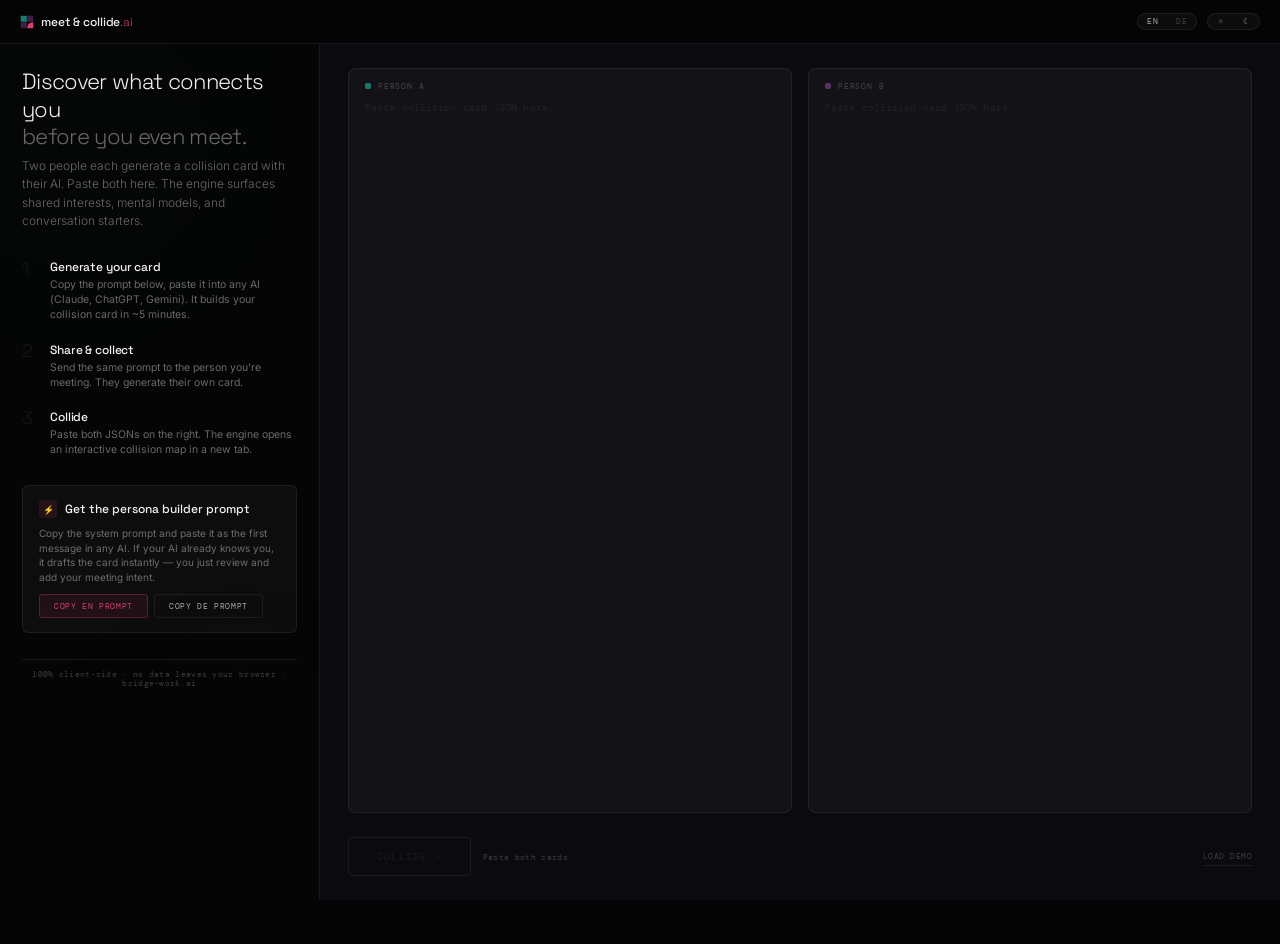
==== commit 89bb79f8: "index redesign" ====
--- a/index.html
+++ b/index.html
@@ -8,150 +8,114 @@
 <link rel="icon" href="data:image/svg+xml,<svg xmlns='http://www.w3.org/2000/svg' viewBox='0 0 100 100'><rect x='5' y='5' width='43.5' height='43.5' rx='1.5' fill='%231a7a6d'/><rect x='51.5' y='5' width='43.5' height='43.5' rx='1.5' fill='%233d1f47'/><rect x='5' y='51.5' width='43.5' height='43.5' rx='1.5' fill='%233d1f47'/><path d='M51.5 95 Q51.5 51.5 95 51.5 L95 95 Z' fill='%23d4416b'/></svg>">
 <link href="https://fonts.googleapis.com/css2?family=Space+Grotesk:wght@300;400;500;600&family=Inter:wght@300;400;500&family=DM+Mono:wght@300;400&display=swap" rel="stylesheet">
 <style>
-/* ══════════════════════════════════════════
-   THEME TOKENS
-   ══════════════════════════════════════════ */
-:root{--nav-h:48px;--teal:#1a7a6d;--teal-dark:#0f5c52;--purple:#5a3068;--purple-deep:#3d1f47;--accent:#d4416b;--font-display:'Space Grotesk',sans-serif;--font-body:'Inter',sans-serif;--font-mono:'DM Mono',monospace;--ease:cubic-bezier(.22,1,.36,1)}
-[data-theme="dark"]{--bg:#050505;--bg-2:#0a0a0f;--surface:rgba(255,255,255,.035);--surface-2:rgba(255,255,255,.02);--border:rgba(255,255,255,.07);--border-md:rgba(255,255,255,.12);--text-1:rgba(255,255,255,.95);--text-2:rgba(255,255,255,.65);--text-3:rgba(255,255,255,.4);--text-meta:rgba(255,255,255,.22);--text-ghost:rgba(255,255,255,.07);--card-hover:rgba(255,255,255,.05);--overlay-bg:rgba(5,5,5,.96);--src-a-bg:rgba(26,122,109,.12);--src-a-text:var(--teal);--src-b-bg:rgba(90,48,104,.15);--src-b-text:rgba(180,140,210,.7);--nav-bg:rgba(5,5,5,.92);--hero-glow-a:rgba(26,122,109,.06);--hero-glow-b:rgba(90,48,104,.06)}
-[data-theme="light"]{--bg:#F5F5F7;--bg-2:#fff;--surface:rgba(0,0,0,.03);--surface-2:rgba(0,0,0,.015);--border:rgba(0,0,0,.08);--border-md:rgba(0,0,0,.13);--text-1:rgba(0,0,0,.88);--text-2:rgba(0,0,0,.55);--text-3:rgba(0,0,0,.38);--text-meta:rgba(0,0,0,.2);--text-ghost:rgba(0,0,0,.06);--card-hover:rgba(0,0,0,.04);--overlay-bg:rgba(245,245,247,.97);--src-a-bg:rgba(26,122,109,.1);--src-a-text:#0f5c52;--src-b-bg:rgba(90,48,104,.08);--src-b-text:#5a3068;--nav-bg:rgba(255,255,255,.92);--hero-glow-a:rgba(26,122,109,.08);--hero-glow-b:rgba(90,48,104,.08)}
+:root{--nav-h:44px;--teal:#1a7a6d;--teal-dark:#0f5c52;--purple:#5a3068;--purple-deep:#3d1f47;--accent:#d4416b;--font-display:'Space Grotesk',sans-serif;--font-body:'Inter',sans-serif;--font-mono:'DM Mono',monospace;--ease:cubic-bezier(.22,1,.36,1)}
+[data-theme="dark"]{--bg:#050505;--bg-2:#0a0a0f;--surface:rgba(255,255,255,.035);--surface-2:rgba(255,255,255,.02);--border:rgba(255,255,255,.07);--border-md:rgba(255,255,255,.12);--text-1:rgba(255,255,255,.95);--text-2:rgba(255,255,255,.65);--text-3:rgba(255,255,255,.4);--text-meta:rgba(255,255,255,.22);--text-ghost:rgba(255,255,255,.07);--card-hover:rgba(255,255,255,.05);--src-a-bg:rgba(26,122,109,.12);--src-a-text:var(--teal);--src-b-bg:rgba(90,48,104,.15);--src-b-text:rgba(180,140,210,.7);--nav-bg:rgba(5,5,5,.92);--glow-a:rgba(26,122,109,.04);--glow-b:rgba(90,48,104,.04)}
+[data-theme="light"]{--bg:#F5F5F7;--bg-2:#fff;--surface:rgba(0,0,0,.03);--surface-2:rgba(0,0,0,.015);--border:rgba(0,0,0,.08);--border-md:rgba(0,0,0,.13);--text-1:rgba(0,0,0,.88);--text-2:rgba(0,0,0,.55);--text-3:rgba(0,0,0,.38);--text-meta:rgba(0,0,0,.2);--text-ghost:rgba(0,0,0,.06);--card-hover:rgba(0,0,0,.04);--src-a-bg:rgba(26,122,109,.1);--src-a-text:#0f5c52;--src-b-bg:rgba(90,48,104,.08);--src-b-text:#5a3068;--nav-bg:rgba(255,255,255,.92);--glow-a:rgba(26,122,109,.06);--glow-b:rgba(90,48,104,.06)}
 *,*::before,*::after{margin:0;padding:0;box-sizing:border-box}
-html{scroll-behavior:smooth}
-body{background:var(--bg);color:var(--text-1);font-family:var(--font-body);-webkit-font-smoothing:antialiased;transition:background .4s var(--ease),color .4s var(--ease)}
+body{background:var(--bg);color:var(--text-1);font-family:var(--font-body);-webkit-font-smoothing:antialiased;height:100vh;overflow:hidden;transition:background .4s var(--ease),color .4s var(--ease)}
 ::selection{background:var(--teal);color:#fff}
-::-webkit-scrollbar{width:4px}::-webkit-scrollbar-thumb{background:var(--text-ghost);border-radius:2px}
-
-/* ══════════════════════════════════════════
-   NAV
-   ══════════════════════════════════════════ */
-#nav{position:fixed;top:0;left:0;right:0;height:var(--nav-h);z-index:200;display:flex;align-items:center;padding:0 clamp(16px,4vw,48px);gap:10px;transition:background .5s var(--ease),backdrop-filter .5s var(--ease)}
-#nav.scrolled{background:var(--nav-bg);backdrop-filter:blur(28px);-webkit-backdrop-filter:blur(28px);border-bottom:1px solid var(--border)}
-.nav-mark{display:flex;align-items:center;gap:8px;flex-shrink:0}
-.wordmark{font-family:var(--font-display);font-size:13px;font-weight:500;color:var(--text-1);letter-spacing:-.01em}.wordmark .hi{font-weight:300;color:var(--accent)}
+::-webkit-scrollbar{width:3px}::-webkit-scrollbar-thumb{background:var(--text-ghost);border-radius:2px}
+
+/* ── NAV ── */
+#nav{position:fixed;top:0;left:0;right:0;height:var(--nav-h);z-index:200;display:flex;align-items:center;padding:0 20px;gap:10px;background:var(--nav-bg);backdrop-filter:blur(28px);-webkit-backdrop-filter:blur(28px);border-bottom:1px solid var(--border);transition:background .4s var(--ease)}
+.nav-mark{display:flex;align-items:center;gap:7px;flex-shrink:0}
+.wordmark{font-family:var(--font-display);font-size:12px;font-weight:500;color:var(--text-1);letter-spacing:-.01em}.wordmark .hi{font-weight:300;color:var(--accent)}
 .nav-spacer{flex:1}
-.toggle-pill{display:flex;background:var(--surface);border:1px solid var(--border);border-radius:14px;overflow:hidden;flex-shrink:0}
-.toggle-pill button{font-family:var(--font-mono);font-size:8px;letter-spacing:.06em;text-transform:uppercase;background:none;border:none;color:var(--text-meta);padding:4px 10px;cursor:pointer;transition:all .2s var(--ease)}
+.toggle-pill{display:flex;background:var(--surface);border:1px solid var(--border);border-radius:12px;overflow:hidden;flex-shrink:0}
+.toggle-pill button{font-family:var(--font-mono);font-size:7.5px;letter-spacing:.06em;text-transform:uppercase;background:none;border:none;color:var(--text-meta);padding:3px 9px;cursor:pointer;transition:all .2s var(--ease)}
 .toggle-pill button.on{color:var(--text-2);font-weight:400}
-.nav-link{font-family:var(--font-mono);font-size:9px;letter-spacing:.06em;text-transform:uppercase;color:var(--text-3);text-decoration:none;padding:4px 8px;transition:color .2s}.nav-link:hover{color:var(--text-1)}
-
-/* ══════════════════════════════════════════
-   HERO
-   ══════════════════════════════════════════ */
-#hero{min-height:100vh;display:flex;flex-direction:column;justify-content:center;padding:calc(var(--nav-h) + 40px) clamp(24px,6vw,72px) 60px;position:relative;overflow:hidden}
-.hero-glow{position:absolute;width:500px;height:500px;border-radius:50%;filter:blur(120px);pointer-events:none;opacity:.7}
-.hero-glow.a{background:var(--hero-glow-a);top:20%;left:15%}
-.hero-glow.b{background:var(--hero-glow-b);top:30%;right:15%}
-.hero-content{position:relative;z-index:1;max-width:680px}
-.hero-eyebrow{font-family:var(--font-mono);font-size:9px;letter-spacing:.16em;text-transform:uppercase;color:var(--teal);margin-bottom:16px}
-.hero-h1{font-family:var(--font-display);font-size:clamp(2rem,5.5vw,4.2rem);font-weight:300;letter-spacing:-.045em;line-height:1.1;color:var(--text-1);margin-bottom:20px}
-.hero-h1 .dim{color:var(--text-3)}
-.hero-sub{font-size:clamp(14px,1.4vw,17px);color:var(--text-2);line-height:1.65;max-width:520px;margin-bottom:40px;font-weight:300}
-.hero-actions{display:flex;gap:12px;flex-wrap:wrap}
-.btn-primary{font-family:var(--font-mono);font-size:10px;letter-spacing:.1em;text-transform:uppercase;color:#fff;background:var(--accent);border:none;padding:14px 32px;border-radius:4px;cursor:pointer;transition:all .3s var(--ease);text-decoration:none;display:inline-flex;align-items:center;gap:6px}
-.btn-primary:hover{filter:brightness(1.1);transform:translateY(-1px)}
-.btn-ghost{font-family:var(--font-mono);font-size:10px;letter-spacing:.1em;text-transform:uppercase;color:var(--text-2);background:none;border:1px solid var(--border);padding:14px 28px;border-radius:4px;cursor:pointer;transition:all .3s var(--ease);text-decoration:none;display:inline-flex;align-items:center;gap:6px}
-.btn-ghost:hover{border-color:var(--teal);color:var(--teal)}
-.scroll-hint{position:absolute;bottom:24px;left:50%;transform:translateX(-50%);opacity:.15;animation:drift 2s ease-in-out infinite}
-@keyframes drift{0%,100%{transform:translateX(-50%) translateY(0)}50%{transform:translateX(-50%) translateY(6px)}}
-
-/* ══════════════════════════════════════════
-   STRIP DIVIDER
-   ══════════════════════════════════════════ */
-.strip{display:flex;gap:2px;padding:0 clamp(24px,6vw,72px)}
-.strip span{flex:1;height:1px;opacity:.18}.strip .st{background:var(--teal)}.strip .sp{background:var(--purple-deep)}.strip .std{background:var(--teal-dark)}.strip .sa{background:var(--accent);opacity:.45}
-
-/* ══════════════════════════════════════════
-   SECTIONS
-   ══════════════════════════════════════════ */
-.section{padding:80px clamp(24px,6vw,72px);max-width:960px;margin:0 auto}
-.section-label{font-family:var(--font-mono);font-size:9px;letter-spacing:.16em;text-transform:uppercase;color:var(--text-meta);margin-bottom:32px}
-
-/* How it works */
-.steps-grid{display:grid;grid-template-columns:repeat(3,1fr);gap:24px}
-@media(max-width:700px){.steps-grid{grid-template-columns:1fr}}
-.step-card{background:var(--surface);border:1px solid var(--border);border-radius:8px;padding:28px 24px;transition:border-color .3s var(--ease)}
-.step-card:hover{border-color:var(--border-md)}
-.step-num{font-family:var(--font-display);font-size:32px;font-weight:300;color:var(--text-ghost);margin-bottom:12px}
-.step-card:hover .step-num{color:var(--teal);transition:color .3s}
-.step-title{font-family:var(--font-display);font-size:15px;font-weight:500;color:var(--text-1);margin-bottom:8px;letter-spacing:-.01em}
-.step-desc{font-size:13px;color:var(--text-2);line-height:1.55}
-
-/* What the card captures */
-.features-grid{display:grid;grid-template-columns:repeat(2,1fr);gap:16px}
-@media(max-width:600px){.features-grid{grid-template-columns:1fr}}
-.feat{display:flex;gap:12px;align-items:flex-start;padding:16px;background:var(--surface);border:1px solid var(--border);border-radius:6px}
-.feat-dot{width:6px;height:6px;border-radius:1.5px;flex-shrink:0;margin-top:6px}
-.feat-text{font-size:13px;color:var(--text-2);line-height:1.5}
-.feat-text strong{color:var(--text-1);font-weight:500}
-
-/* ══════════════════════════════════════════
-   COLLIDE SECTION
-   ══════════════════════════════════════════ */
-#collide-section{padding:80px clamp(24px,6vw,72px);max-width:960px;margin:0 auto}
-.collide-intro{font-size:14px;color:var(--text-2);line-height:1.6;margin-bottom:32px;max-width:520px}
-.input-grid{display:grid;grid-template-columns:1fr 1fr;gap:20px;margin-bottom:24px}
-@media(max-width:700px){.input-grid{grid-template-columns:1fr}}
-.in-card{background:var(--surface);border:1px solid var(--border);border-radius:8px;overflow:hidden;transition:border-color .3s var(--ease)}
+.nav-link{font-family:var(--font-mono);font-size:8px;letter-spacing:.06em;text-transform:uppercase;color:var(--text-meta);text-decoration:none;padding:3px 6px;transition:color .2s;cursor:pointer}.nav-link:hover{color:var(--text-1)}
+
+/* ── APP LAYOUT ── */
+#app{display:grid;grid-template-columns:320px 1fr;height:calc(100vh - var(--nav-h));margin-top:var(--nav-h);overflow:hidden}
+@media(max-width:800px){#app{grid-template-columns:1fr;grid-template-rows:auto 1fr}}
+
+/* ── LEFT PANEL ── */
+#left{border-right:1px solid var(--border);overflow-y:auto;padding:24px 22px;display:flex;flex-direction:column;gap:0;background:var(--bg);position:relative}
+@media(max-width:800px){#left{border-right:none;border-bottom:1px solid var(--border);max-height:40vh}}
+.glow{position:absolute;width:280px;height:280px;border-radius:50%;filter:blur(100px);pointer-events:none;opacity:.6}
+.glow.a{background:var(--glow-a);top:-40px;left:-60px}
+.glow.b{background:var(--glow-b);bottom:-40px;right:-60px}
+
+.brand-block{position:relative;z-index:1;margin-bottom:20px}
+.brand-tagline{font-family:var(--font-display);font-size:22px;font-weight:300;letter-spacing:-.03em;line-height:1.25;color:var(--text-1);margin-bottom:6px}
+.brand-tagline .dim{color:var(--text-3)}
+.brand-sub{font-size:12px;color:var(--text-3);line-height:1.55;font-weight:300}
+
+/* Steps */
+.steps{position:relative;z-index:1;display:flex;flex-direction:column;gap:3px;margin-bottom:20px}
+.step{display:grid;grid-template-columns:20px 1fr;gap:8px;align-items:start;padding:8px 0}
+.step-n{font-family:var(--font-display);font-size:18px;font-weight:300;color:var(--text-ghost);line-height:1}
+.step-body{}
+.step-t{font-family:var(--font-display);font-size:12px;font-weight:500;color:var(--text-1);letter-spacing:-.01em;margin-bottom:2px}
+.step-d{font-size:10.5px;color:var(--text-3);line-height:1.45}
+
+/* Prompt action */
+.prompt-action{position:relative;z-index:1;background:var(--surface);border:1px solid var(--border);border-radius:6px;padding:14px 16px;margin-bottom:16px;transition:border-color .3s var(--ease)}
+.prompt-action:hover{border-color:var(--border-md)}
+.pa-head{display:flex;align-items:center;gap:8px;margin-bottom:8px}
+.pa-icon{width:18px;height:18px;border-radius:3px;background:rgba(212,65,107,.12);display:flex;align-items:center;justify-content:center;font-size:9px;color:var(--accent)}
+.pa-title{font-family:var(--font-display);font-size:12px;font-weight:500;color:var(--text-1)}
+.pa-desc{font-size:10px;color:var(--text-3);line-height:1.45;margin-bottom:10px}
+.pa-buttons{display:flex;gap:6px;flex-wrap:wrap}
+.btn-sm{font-family:var(--font-mono);font-size:8px;letter-spacing:.08em;text-transform:uppercase;padding:6px 14px;border-radius:3px;cursor:pointer;transition:all .25s var(--ease);border:1px solid var(--border);background:none;color:var(--text-2)}
+.btn-sm:hover{border-color:var(--teal);color:var(--teal)}
+.btn-sm.active{background:rgba(212,65,107,.1);border-color:rgba(212,65,107,.3);color:var(--accent)}
+.btn-sm.copied{background:rgba(26,122,109,.12);border-color:var(--teal);color:var(--teal)}
+
+/* Saved */
+.saved-block{position:relative;z-index:1;margin-top:auto;padding-top:12px}
+.saved-label{font-family:var(--font-mono);font-size:7.5px;letter-spacing:.14em;text-transform:uppercase;color:var(--text-meta);margin-bottom:6px}
+.saved-item{display:flex;align-items:center;gap:8px;padding:5px 8px;border-radius:4px;cursor:pointer;transition:background .15s;font-size:10px;color:var(--text-2)}
+.saved-item:hover{background:var(--card-hover);color:var(--text-1)}
+.saved-item .sn{flex:1;overflow:hidden;text-overflow:ellipsis;white-space:nowrap}
+.saved-item .sd{font-family:var(--font-mono);font-size:7.5px;color:var(--text-meta)}
+.saved-item .sx{background:none;border:none;color:var(--text-meta);cursor:pointer;font-size:12px;padding:0 3px;border-radius:2px;line-height:1;transition:color .2s}.saved-item .sx:hover{color:var(--accent)}
+
+/* Footer note */
+.left-footer{font-family:var(--font-mono);font-size:7.5px;color:var(--text-meta);letter-spacing:.04em;padding-top:10px;border-top:1px solid var(--border);margin-top:10px;text-align:center}
+
+/* ── RIGHT PANEL (main workspace) ── */
+#right{overflow-y:auto;padding:24px 28px;display:flex;flex-direction:column;gap:20px;background:var(--bg-2);transition:background .4s var(--ease)}
+@media(max-width:800px){#right{padding:16px}}
+
+.input-row{display:grid;grid-template-columns:1fr 1fr;gap:16px;flex:1;min-height:0}
+@media(max-width:600px){.input-row{grid-template-columns:1fr;grid-template-rows:1fr 1fr}}
+
+.in-card{background:var(--surface);border:1px solid var(--border);border-radius:8px;display:flex;flex-direction:column;overflow:hidden;transition:border-color .3s var(--ease);min-height:180px}
 .in-card:hover{border-color:var(--border-md)}
-.in-card-head{padding:16px 20px 8px;display:flex;align-items:center;gap:8px}
-.in-dot{width:7px;height:7px;border-radius:2px;flex-shrink:0}.in-dot.a{background:var(--teal)}.in-dot.b{background:var(--purple)}
-.in-label{font-family:var(--font-mono);font-size:9px;letter-spacing:.12em;text-transform:uppercase;color:var(--text-3)}
-.in-name{font-family:var(--font-display);font-size:14px;color:var(--text-2);margin-left:auto;opacity:0;transition:opacity .3s}
+.in-card.ok{border-color:rgba(26,122,109,.2)}
+.in-card.ok .in-dot.a{box-shadow:0 0 8px rgba(26,122,109,.3)}
+.in-card.ok .in-dot.b{box-shadow:0 0 8px rgba(90,48,104,.3)}
+.in-head{padding:12px 16px 6px;display:flex;align-items:center;gap:7px}
+.in-dot{width:6px;height:6px;border-radius:2px;flex-shrink:0;transition:box-shadow .3s}.in-dot.a{background:var(--teal)}.in-dot.b{background:var(--purple)}
+.in-label{font-family:var(--font-mono);font-size:8px;letter-spacing:.1em;text-transform:uppercase;color:var(--text-meta)}
+.in-name{font-family:var(--font-display);font-size:11px;color:var(--text-2);margin-left:auto;opacity:0;transition:opacity .3s}
 .in-card.ok .in-name{opacity:1}
-.in-area{width:100%;height:200px;background:transparent;border:none;color:var(--text-1);font-family:var(--font-mono);font-size:10px;line-height:1.5;padding:6px 20px 16px;resize:vertical;outline:none;letter-spacing:.01em}
+.in-area{flex:1;width:100%;background:transparent;border:none;color:var(--text-1);font-family:var(--font-mono);font-size:9.5px;line-height:1.5;padding:4px 16px 8px;resize:none;outline:none;letter-spacing:.01em}
 .in-area::placeholder{color:var(--text-ghost)}.in-area:focus{background:var(--card-hover)}
-.in-status{padding:0 20px 12px;font-family:var(--font-mono);font-size:8px;letter-spacing:.06em;text-transform:uppercase;min-height:18px}
+.in-foot{padding:0 16px 8px;display:flex;align-items:center;gap:8px}
+.in-status{font-family:var(--font-mono);font-size:7.5px;letter-spacing:.06em;text-transform:uppercase;flex:1}
 .in-status.valid{color:var(--teal)}.in-status.invalid{color:var(--accent)}
-.collide-actions{display:flex;align-items:center;gap:14px;flex-wrap:wrap}
-.btn-collide{font-family:var(--font-mono);font-size:10px;letter-spacing:.14em;text-transform:uppercase;background:transparent;color:var(--text-ghost);border:1px solid var(--text-ghost);padding:14px 32px;border-radius:4px;cursor:default;pointer-events:none;transition:all .5s var(--ease)}
-.btn-collide.ready{color:var(--accent);border-color:rgba(212,65,107,.3);cursor:pointer;pointer-events:all}
-.btn-collide.ready:hover{background:rgba(212,65,107,.08);border-color:rgba(212,65,107,.5)}
-.collide-hint{font-family:var(--font-mono);font-size:9px;color:var(--text-meta);letter-spacing:.04em}
-.demo-link{font-family:var(--font-mono);font-size:9px;letter-spacing:.08em;text-transform:uppercase;color:var(--text-meta);cursor:pointer;transition:color .3s;padding:5px 0;border-bottom:1px solid var(--border);margin-left:auto}
-.demo-link:hover{color:var(--teal)}
-
-/* Saved collisions */
-.saved-section{margin-top:48px}
-.saved-list{display:flex;flex-direction:column;gap:8px}
-.saved-card{display:flex;align-items:center;gap:12px;padding:12px 16px;background:var(--surface);border:1px solid var(--border);border-radius:6px;cursor:pointer;transition:border-color .3s var(--ease)}
-.saved-card:hover{border-color:var(--border-md)}
-.saved-names{font-family:var(--font-display);font-size:13px;color:var(--text-1);flex:1}
-.saved-date{font-family:var(--font-mono);font-size:8px;color:var(--text-meta);letter-spacing:.04em}
-.saved-badge{font-family:var(--font-mono);font-size:8px;color:var(--teal);letter-spacing:.04em}
-.saved-del{background:none;border:none;color:var(--text-meta);cursor:pointer;font-size:14px;padding:2px 6px;border-radius:3px;transition:color .2s}
-.saved-del:hover{color:var(--accent)}
-
-/* ══════════════════════════════════════════
-   FOOTER
-   ══════════════════════════════════════════ */
-#footer{padding:40px clamp(24px,6vw,72px);display:flex;align-items:center;gap:12px}
-.footer-mark{opacity:.3}
-.footer-text{font-family:var(--font-mono);font-size:8px;letter-spacing:.06em;text-transform:uppercase;color:var(--text-meta)}
-
-/* Prompt section */
-.prompt-tabs{display:flex;gap:2px;margin-bottom:12px}
-.prompt-tab{font-family:var(--font-mono);font-size:9px;letter-spacing:.08em;text-transform:uppercase;background:var(--surface);border:1px solid var(--border);color:var(--text-meta);padding:6px 16px;cursor:pointer;transition:all .2s var(--ease);border-radius:4px 4px 0 0}
-.prompt-tab.on{color:var(--text-2);border-bottom-color:transparent;background:var(--surface-2)}
-.prompt-box{background:var(--surface);border:1px solid var(--border);border-radius:0 8px 8px 8px;padding:20px;max-height:340px;overflow-y:auto;margin-bottom:16px;position:relative}
-.prompt-box pre{font-family:var(--font-mono);font-size:10px;line-height:1.65;color:var(--text-2);white-space:pre-wrap;word-break:break-word;margin:0}
-.prompt-actions{display:flex;align-items:center;gap:14px;flex-wrap:wrap}
-.prompt-hint{font-family:var(--font-mono);font-size:9px;color:var(--text-meta);letter-spacing:.04em}
-
-/* Reveal animation */
-.reveal{opacity:0;transform:translateY(16px);transition:opacity 1s var(--ease),transform 1s var(--ease)}.reveal.vis{opacity:1;transform:translateY(0)}
+
+/* Bottom bar */
+.action-bar{display:flex;align-items:center;gap:12px;flex-wrap:wrap;padding-top:4px}
+.btn-collide{font-family:var(--font-mono);font-size:10px;letter-spacing:.12em;text-transform:uppercase;background:transparent;color:var(--text-ghost);border:1px solid var(--text-ghost);padding:12px 28px;border-radius:4px;cursor:default;pointer-events:none;transition:all .5s var(--ease)}
+.btn-collide.ready{color:#fff;background:var(--accent);border-color:var(--accent);cursor:pointer;pointer-events:all;box-shadow:0 0 20px rgba(212,65,107,.15)}
+.btn-collide.ready:hover{filter:brightness(1.15);transform:translateY(-1px)}
+.action-hint{font-family:var(--font-mono);font-size:8px;color:var(--text-meta);letter-spacing:.04em}
+.action-demo{font-family:var(--font-mono);font-size:8px;letter-spacing:.06em;text-transform:uppercase;color:var(--text-meta);cursor:pointer;transition:color .3s;margin-left:auto;padding:4px 0;border-bottom:1px solid var(--border)}
+.action-demo:hover{color:var(--teal)}
 </style>
 </head>
 <body>
 
-<!-- ═══ NAV ═══ -->
 <nav id="nav">
   <div class="nav-mark">
-    <svg viewBox="0 0 100 100" width="15" height="15"><rect x="5" y="5" width="43.5" height="43.5" rx="1.5" fill="#1a7a6d"/><rect x="51.5" y="5" width="43.5" height="43.5" rx="1.5" fill="#3d1f47"/><rect x="5" y="51.5" width="43.5" height="43.5" rx="1.5" fill="#3d1f47"/><path d="M51.5 95 Q51.5 51.5 95 51.5 L95 95 Z" fill="#d4416b"/></svg>
+    <svg viewBox="0 0 100 100" width="14" height="14"><rect x="5" y="5" width="43.5" height="43.5" rx="1.5" fill="#1a7a6d"/><rect x="51.5" y="5" width="43.5" height="43.5" rx="1.5" fill="#3d1f47"/><rect x="5" y="51.5" width="43.5" height="43.5" rx="1.5" fill="#3d1f47"/><path d="M51.5 95 Q51.5 51.5 95 51.5 L95 95 Z" fill="#d4416b"/></svg>
     <span class="wordmark">meet & collide<span class="hi">.ai</span></span>
   </div>
   <span class="nav-spacer"></span>
-  <a href="#how" class="nav-link" data-i="nav_how">How it works</a>
-  <a href="#prompt" class="nav-link" data-i="nav_prompt">Get prompt</a>
-  <a href="#collide" class="nav-link" data-i="nav_collide">Collide</a>
   <div class="toggle-pill" id="lang-toggle">
     <button class="on" onclick="setLang('en')">EN</button>
     <button onclick="setLang('de')">DE</button>
@@ -162,162 +126,94 @@
   </div>
 </nav>
 
-<!-- ═══ HERO ═══ -->
-<section id="hero">
-  <div class="hero-glow a"></div>
-  <div class="hero-glow b"></div>
-  <div class="hero-content">
-    <div class="hero-eyebrow" data-i="hero_eyebrow">Skip the small talk</div>
-    <h1 class="hero-h1" id="hero-h1"></h1>
-    <p class="hero-sub" data-i="hero_sub"></p>
-    <div class="hero-actions">
-      <a href="#prompt" class="btn-primary" data-i="hero_cta">Get the prompt →</a>
-      <a href="#how" class="btn-ghost" data-i="hero_learn">How it works</a>
-    </div>
-  </div>
-  <div class="scroll-hint"><svg width="16" height="20" fill="none" stroke="currentColor" stroke-width="1.5"><path d="M8 4v8M4 9l4 4 4-4"/></svg></div>
-</section>
-
-<div class="strip"><span class="st"></span><span class="sp"></span><span class="std"></span><span class="sp"></span><span class="st"></span><span class="sp"></span><span class="std"></span><span class="sp"></span><span class="sa"></span><span class="sp"></span><span class="st"></span><span class="std"></span><span class="sp"></span><span class="std"></span></div>
-
-<!-- ═══ HOW IT WORKS ═══ -->
-<section id="how" class="section">
-  <div class="section-label" data-i="how_label">How it works</div>
-  <div class="steps-grid">
-    <div class="step-card reveal"><div class="step-num">01</div><div class="step-title" data-i="step1_title">Generate your card</div><div class="step-desc" data-i="step1_desc"></div></div>
-    <div class="step-card reveal"><div class="step-num">02</div><div class="step-title" data-i="step2_title">Share & collect</div><div class="step-desc" data-i="step2_desc"></div></div>
-    <div class="step-card reveal"><div class="step-num">03</div><div class="step-title" data-i="step3_title">Collide & meet</div><div class="step-desc" data-i="step3_desc"></div></div>
-  </div>
-</section>
-
-<!-- ═══ GET THE PROMPT ═══ -->
-<section id="prompt" class="section">
-  <div class="section-label" data-i="prompt_label">Step 1 — Get the prompt</div>
-  <p class="collide-intro" data-i="prompt_intro"></p>
-  <div class="prompt-tabs">
-    <button class="prompt-tab on" onclick="setPromptTab('en')">English</button>
-    <button class="prompt-tab" onclick="setPromptTab('de')">Deutsch</button>
-  </div>
-  <div class="prompt-box" id="prompt-box">
-    <pre id="prompt-text"></pre>
-  </div>
-  <div class="prompt-actions">
-    <button class="btn-primary" onclick="copyPrompt()" id="btn-copy" data-i="prompt_copy">Copy prompt</button>
-    <span class="prompt-hint" data-i="prompt_hint"></span>
-  </div>
-</section>
-
-<!-- ═══ WHAT THE CARD CAPTURES ═══ -->
-<section class="section">
-  <div class="section-label" data-i="card_label">What the collision card captures</div>
-  <div class="features-grid">
-    <div class="feat reveal"><span class="feat-dot" style="background:var(--teal)"></span><div class="feat-text" data-i="feat_1"></div></div>
-    <div class="feat reveal"><span class="feat-dot" style="background:var(--teal-dark)"></span><div class="feat-text" data-i="feat_2"></div></div>
-    <div class="feat reveal"><span class="feat-dot" style="background:var(--purple)"></span><div class="feat-text" data-i="feat_3"></div></div>
-    <div class="feat reveal"><span class="feat-dot" style="background:var(--purple-deep)"></span><div class="feat-text" data-i="feat_4"></div></div>
-    <div class="feat reveal"><span class="feat-dot" style="background:var(--accent)"></span><div class="feat-text" data-i="feat_5"></div></div>
-    <div class="feat reveal"><span class="feat-dot" style="background:var(--teal)"></span><div class="feat-text" data-i="feat_6"></div></div>
-  </div>
-</section>
-
-<div class="strip"><span class="st"></span><span class="sp"></span><span class="std"></span><span class="sp"></span><span class="st"></span><span class="sp"></span><span class="std"></span><span class="sp"></span><span class="sa"></span><span class="sp"></span><span class="st"></span><span class="std"></span><span class="sp"></span><span class="std"></span></div>
-
-<!-- ═══ COLLIDE ═══ -->
-<section id="collide" class="section" style="max-width:960px">
-  <div class="section-label" data-i="collide_label">Start a collision</div>
-  <p class="collide-intro" data-i="collide_intro"></p>
-
-  <div class="input-grid">
-    <div class="in-card" id="card-a">
-      <div class="in-card-head"><span class="in-dot a"></span><span class="in-label">Person A</span><span class="in-name" id="name-a"></span></div>
-      <textarea class="in-area" id="json-a" spellcheck="false"></textarea>
-      <div class="in-status" id="status-a"></div>
-    </div>
-    <div class="in-card" id="card-b">
-      <div class="in-card-head"><span class="in-dot b"></span><span class="in-label">Person B</span><span class="in-name" id="name-b"></span></div>
-      <textarea class="in-area" id="json-b" spellcheck="false"></textarea>
-      <div class="in-status" id="status-b"></div>
-    </div>
-  </div>
-
-  <div class="collide-actions">
-    <button class="btn-collide" id="btn-collide" onclick="runCollision()" data-i="collide_btn"></button>
-    <span class="collide-hint" id="collide-hint"></span>
-    <span class="demo-link" onclick="loadDemo()" data-i="demo_link"></span>
-  </div>
-
-  <!-- Saved collisions -->
-  <div class="saved-section" id="saved-section" style="display:none">
-    <div class="section-label" data-i="saved_label">Saved collisions</div>
-    <div class="saved-list" id="saved-list"></div>
-  </div>
-</section>
-
-<!-- ═══ FOOTER ═══ -->
-<footer id="footer">
-  <svg viewBox="0 0 100 100" width="10" height="10" class="footer-mark"><rect x="5" y="5" width="43.5" height="43.5" rx="1.5" fill="#1a7a6d"/><rect x="51.5" y="5" width="43.5" height="43.5" rx="1.5" fill="#3d1f47"/><rect x="5" y="51.5" width="43.5" height="43.5" rx="1.5" fill="#3d1f47"/><path d="M51.5 95 Q51.5 51.5 95 51.5 L95 95 Z" fill="#d4416b"/></svg>
-  <span class="footer-text">© 2026 meet & collide · by bridge-work.ai · no data leaves your browser</span>
-</footer>
+<div id="app">
+  <!-- ── LEFT: explanation + prompt + saved ── -->
+  <div id="left">
+    <div class="glow a"></div>
+    <div class="glow b"></div>
+
+    <div class="brand-block">
+      <div class="brand-tagline" id="brand-tagline"></div>
+      <div class="brand-sub" data-i="brand_sub"></div>
+    </div>
+
+    <div class="steps">
+      <div class="step"><span class="step-n">1</span><div class="step-body"><div class="step-t" data-i="s1_t"></div><div class="step-d" data-i="s1_d"></div></div></div>
+      <div class="step"><span class="step-n">2</span><div class="step-body"><div class="step-t" data-i="s2_t"></div><div class="step-d" data-i="s2_d"></div></div></div>
+      <div class="step"><span class="step-n">3</span><div class="step-body"><div class="step-t" data-i="s3_t"></div><div class="step-d" data-i="s3_d"></div></div></div>
+    </div>
+
+    <div class="prompt-action">
+      <div class="pa-head">
+        <div class="pa-icon">⚡</div>
+        <div class="pa-title" data-i="pa_title"></div>
+      </div>
+      <div class="pa-desc" data-i="pa_desc"></div>
+      <div class="pa-buttons">
+        <button class="btn-sm active" id="btn-copy-en" onclick="copyPrompt('en')">Copy EN prompt</button>
+        <button class="btn-sm" id="btn-copy-de" onclick="copyPrompt('de')">Copy DE prompt</button>
+      </div>
+    </div>
+
+    <div class="saved-block" id="saved-block" style="display:none">
+      <div class="saved-label" data-i="saved_label"></div>
+      <div id="saved-list"></div>
+    </div>
+
+    <div class="left-footer">100% client-side · no data leaves your browser · bridge-work.ai</div>
+  </div>
+
+  <!-- ── RIGHT: paste cards + collide ── -->
+  <div id="right">
+    <div class="input-row">
+      <div class="in-card" id="card-a">
+        <div class="in-head"><span class="in-dot a"></span><span class="in-label">Person A</span><span class="in-name" id="name-a"></span></div>
+        <textarea class="in-area" id="json-a" spellcheck="false"></textarea>
+        <div class="in-foot"><span class="in-status" id="status-a"></span></div>
+      </div>
+      <div class="in-card" id="card-b">
+        <div class="in-head"><span class="in-dot b"></span><span class="in-label">Person B</span><span class="in-name" id="name-b"></span></div>
+        <textarea class="in-area" id="json-b" spellcheck="false"></textarea>
+        <div class="in-foot"><span class="in-status" id="status-b"></span></div>
+      </div>
+    </div>
+    <div class="action-bar">
+      <button class="btn-collide" id="btn-collide" onclick="runCollision()" data-i="collide_btn"></button>
+      <span class="action-hint" id="action-hint"></span>
+      <span class="action-demo" onclick="loadDemo()" data-i="demo_link"></span>
+    </div>
+  </div>
+</div>
 
 <script>
 'use strict';
 
-/* ══ i18n ══════════════════════════════════ */
+/* ══ i18n ══ */
 const I={
 en:{
-  nav_how:'How it works',nav_collide:'Collide',nav_prompt:'Get prompt',
-  hero_eyebrow:'Skip the small talk',
-  hero_h1:'Discover what connects you<br><span class="dim">before you even meet.</span>',
-  hero_sub:'Each person generates a collision card with their AI assistant. Paste both cards here. The engine finds where your expertise, interests, and hidden passions overlap — and gives you conversation starters that skip straight to the good stuff.',
-  hero_cta:'Get the prompt →',hero_learn:'How it works',
-  how_label:'How it works',
-  step1_title:'Generate your card',step1_desc:'Paste the persona builder prompt into any AI you use — Claude, ChatGPT, Gemini. It asks you a few fun questions and generates a structured collision card. Takes about 5 minutes.',
-  step2_title:'Share & collect',step2_desc:'Send the invite to the person you\'re meeting. They generate their own card with their AI. You both paste your JSONs here.',
-  step3_title:'Collide & meet',step3_desc:'The engine maps where you connect — shared mental models, overlapping obsessions, surprise easter eggs. Opens in a new tab with a D3 force graph and conversation starters.',
-  card_label:'What the collision card captures',
-  feat_1:'<strong>Background & expertise</strong> — what you actually know, not just your title',
-  feat_2:'<strong>Mental models</strong> — the frameworks you use to think, not the ones you claim',
-  feat_3:'<strong>Working style</strong> — how you collaborate, communicate, and make decisions',
-  feat_4:'<strong>Current obsessions</strong> — what has your attention right now',
-  feat_5:'<strong>Easter eggs</strong> — the surprising, weird, delightful stuff that creates real connection',
-  feat_6:'<strong>Meeting intent</strong> — what you\'re looking for, so the collision leads somewhere',
-  prompt_label:'Step 1 — Get the prompt',
-  prompt_intro:'Copy this prompt and paste it as the first message into any AI — Claude, ChatGPT, Gemini. The AI will ask you a few questions and generate your collision card. Takes about 5 minutes. Then send the same prompt to the person you\'re meeting.',
-  prompt_copy:'Copy prompt to clipboard',
-  prompt_hint:'Paste this into Claude, ChatGPT, Gemini — any AI works.',
-  collide_label:'Step 2 — Start a collision',
-  collide_intro:'Paste both collision card JSONs below. The engine runs entirely in your browser — no data is sent anywhere. The collision opens in a new tab that you can bookmark or share.',
-  collide_btn:'Collide',hint_wait:'Paste both cards to activate',hint_ready:'Ready',
-  demo_link:'Load demo collision',
-  saved_label:'Your saved collisions',
-  placeholder:'Paste collision card JSON...'
+  brand_tagline:'Discover what connects you<br><span class="dim">before you even meet.</span>',
+  brand_sub:'Two people each generate a collision card with their AI. Paste both here. The engine surfaces shared interests, mental models, and conversation starters.',
+  s1_t:'Generate your card',s1_d:'Copy the prompt below, paste it into any AI (Claude, ChatGPT, Gemini). It builds your collision card in ~5 minutes.',
+  s2_t:'Share & collect',s2_d:'Send the same prompt to the person you\'re meeting. They generate their own card.',
+  s3_t:'Collide',s3_d:'Paste both JSONs on the right. The engine opens an interactive collision map in a new tab.',
+  pa_title:'Get the persona builder prompt',
+  pa_desc:'Copy the system prompt and paste it as the first message in any AI. If your AI already knows you, it drafts the card instantly — you just review and add your meeting intent.',
+  saved_label:'Saved collisions',
+  collide_btn:'Collide →',hint_wait:'Paste both cards',hint_ready:'Ready to collide',
+  demo_link:'Load demo',
+  placeholder:'Paste collision card JSON here...'
 },
 de:{
-  nav_how:'So funktioniert\'s',nav_collide:'Kollidieren',nav_prompt:'Prompt holen',
-  hero_eyebrow:'Smalltalk überspringen',
-  hero_h1:'Entdecke, was euch verbindet<br><span class="dim">bevor ihr euch trefft.</span>',
-  hero_sub:'Jede Person erstellt eine Collision Card mit ihrem KI-Assistenten. Beide Cards hier einfügen. Die Engine findet, wo sich eure Expertise, Interessen und verborgenen Leidenschaften überschneiden — und gibt euch Gesprächseinstiege, die direkt zum Guten führen.',
-  hero_cta:'Prompt holen →',hero_learn:'So funktioniert\'s',
-  how_label:'So funktioniert\'s',
-  step1_title:'Card generieren',step1_desc:'Den Persona Builder Prompt in eine beliebige KI einfügen — Claude, ChatGPT, Gemini. Sie stellt ein paar Fragen und generiert eine strukturierte Collision Card. Dauert etwa 5 Minuten.',
-  step2_title:'Teilen & sammeln',step2_desc:'Die Einladung an die Person schicken, die du triffst. Sie generiert ihre eigene Card mit ihrer KI. Beide JSONs hier einfügen.',
-  step3_title:'Kollidieren & treffen',step3_desc:'Die Engine zeigt, wo ihr euch trefft — geteilte Denkmodelle, gemeinsame Themen, überraschende Easter Eggs. Öffnet in einem neuen Tab mit D3-Visualisierung und Gesprächseinstiegen.',
-  card_label:'Was die Collision Card erfasst',
-  feat_1:'<strong>Hintergrund & Expertise</strong> — was du wirklich kannst, nicht nur dein Titel',
-  feat_2:'<strong>Denkmodelle</strong> — die Frameworks, mit denen du wirklich denkst',
-  feat_3:'<strong>Arbeitsstil</strong> — wie du zusammenarbeitest, kommunizierst, entscheidest',
-  feat_4:'<strong>Aktuelle Themen</strong> — was dich gerade beschäftigt',
-  feat_5:'<strong>Easter Eggs</strong> — das Überraschende, Skurrile, das echte Verbindung schafft',
-  feat_6:'<strong>Meeting-Intent</strong> — was du suchst, damit die Kollision irgendwo hinführt',
-  prompt_label:'Schritt 1 — Prompt holen',
-  prompt_intro:'Diesen Prompt kopieren und als erste Nachricht in eine beliebige KI einfügen — Claude, ChatGPT, Gemini. Die KI stellt dir ein paar Fragen und generiert deine Collision Card. Dauert etwa 5 Minuten. Dann den gleichen Prompt an die Person schicken, die du triffst.',
-  prompt_copy:'Prompt in Zwischenablage kopieren',
-  prompt_hint:'In Claude, ChatGPT, Gemini einfügen — jede KI funktioniert.',
-  collide_label:'Schritt 2 — Kollision starten',
-  collide_intro:'Beide Collision Card JSONs unten einfügen. Die Engine läuft komplett im Browser — keine Daten werden gesendet. Die Kollision öffnet in einem neuen Tab, den du bookmarken oder teilen kannst.',
-  collide_btn:'Kollidieren',hint_wait:'Beide Cards einfügen',hint_ready:'Bereit',
+  brand_tagline:'Entdecke, was euch verbindet<br><span class="dim">bevor ihr euch trefft.</span>',
+  brand_sub:'Zwei Personen generieren je eine Collision Card mit ihrer KI. Beide hier einfügen. Die Engine zeigt gemeinsame Interessen, Denkmodelle und Gesprächseinstiege.',
+  s1_t:'Card generieren',s1_d:'Prompt unten kopieren, in eine beliebige KI einfügen (Claude, ChatGPT, Gemini). Baut deine Card in ~5 Minuten.',
+  s2_t:'Teilen & sammeln',s2_d:'Den gleichen Prompt an die Person schicken, die du triffst. Sie generiert ihre eigene Card.',
+  s3_t:'Kollidieren',s3_d:'Beide JSONs rechts einfügen. Die Engine öffnet eine interaktive Kollisionskarte im neuen Tab.',
+  pa_title:'Persona Builder Prompt holen',
+  pa_desc:'System Prompt kopieren und als erste Nachricht in eine KI einfügen. Wenn deine KI dich schon kennt, baut sie die Card sofort — du reviewst nur und ergänzt den Meeting-Intent.',
+  saved_label:'Gespeicherte Kollisionen',
+  collide_btn:'Kollidieren →',hint_wait:'Beide Cards einfügen',hint_ready:'Bereit',
   demo_link:'Demo laden',
-  saved_label:'Gespeicherte Kollisionen',
   placeholder:'Collision Card JSON einfügen...'
 }};
 
@@ -326,129 +222,99 @@
 function setLang(l){
   lang=l;localStorage.setItem('mc-lang',l);
   document.querySelectorAll('#lang-toggle button').forEach(b=>b.classList.toggle('on',b.textContent.trim()===l.toUpperCase()));
-  document.documentElement.lang=l;applyI18n()
+  document.documentElement.lang=l;applyI18n();
 }
 function applyI18n(){
   document.querySelectorAll('[data-i]').forEach(el=>{const k=el.dataset.i;const v=t(k);if(v)el.innerHTML=v});
-  document.getElementById('hero-h1').innerHTML=t('hero_h1');
+  document.getElementById('brand-tagline').innerHTML=t('brand_tagline');
   document.getElementById('json-a').placeholder=t('placeholder');
   document.getElementById('json-b').placeholder=t('placeholder');
-  document.getElementById('collide-hint').textContent=cardA&&cardB?t('hint_ready'):t('hint_wait');
-  loadPromptText(currentPromptTab);
-}
-
-/* ══ Prompt viewer ═════════════════════════ */
-let currentPromptTab='en';
-const promptCache={};
-function setPromptTab(l){
-  currentPromptTab=l;
-  document.querySelectorAll('.prompt-tab').forEach(b=>b.classList.toggle('on',b.textContent.trim().toLowerCase().startsWith(l)));
-  loadPromptText(l);
-}
-function loadPromptText(l){
-  const file=l==='de'?'prompts/persona-builder-DE.md':'prompts/persona-builder-EN.md';
-  if(promptCache[l]){document.getElementById('prompt-text').textContent=extractPromptBlock(promptCache[l]);return}
-  fetch(file).then(r=>{if(!r.ok)throw new Error();return r.text()}).then(txt=>{promptCache[l]=txt;document.getElementById('prompt-text').textContent=extractPromptBlock(txt)}).catch(()=>{document.getElementById('prompt-text').textContent=l==='de'?'Prompt konnte nicht geladen werden. Datei prompts/persona-builder-DE.md nicht gefunden.':'Could not load prompt. File prompts/persona-builder-EN.md not found.'})
-}
-function extractPromptBlock(md){
-  // Extract the content between the first ``` and the last ``` (the system prompt block)
-  const m=md.match(/```\n([\s\S]*?)\n```/);
-  return m?m[1].trim():md;
-}
-function copyPrompt(){
-  const text=document.getElementById('prompt-text').textContent;
-  navigator.clipboard.writeText(text).then(()=>{
-    const btn=document.getElementById('btn-copy');
-    const orig=btn.textContent;
-    btn.textContent=currentPromptTab==='de'?'✓ Kopiert!':'✓ Copied!';
-    btn.style.background='var(--teal)';
-    setTimeout(()=>{btn.textContent=orig;btn.style.background=''},1800);
-  });
-}
-
-/* ══ Theme ═════════════════════════════════ */
+  document.getElementById('action-hint').textContent=cardA&&cardB?t('hint_ready'):t('hint_wait');
+  // Update copy button labels
+  document.getElementById('btn-copy-en').textContent=lang==='de'?'EN Prompt kopieren':'Copy EN prompt';
+  document.getElementById('btn-copy-de').textContent=lang==='de'?'DE Prompt kopieren':'Copy DE prompt';
+}
+
 function setTheme(th){
   document.documentElement.setAttribute('data-theme',th);localStorage.setItem('mc-theme',th);
-  document.querySelectorAll('#theme-toggle button').forEach((b,i)=>b.classList.toggle('on',i===(th==='light'?0:1)))
-}
-
-/* ══ Nav scroll ════════════════════════════ */
-window.addEventListener('scroll',()=>document.getElementById('nav').classList.toggle('scrolled',window.scrollY>30));
-
-/* ══ Reveal on scroll ══════════════════════ */
-const obs=new IntersectionObserver(es=>es.forEach(e=>{if(e.isIntersecting)e.target.classList.add('vis')}),{threshold:.05});
-document.querySelectorAll('.reveal').forEach(el=>obs.observe(el));
-
-/* ══ Validation ════════════════════════════ */
+  document.querySelectorAll('#theme-toggle button').forEach((b,i)=>b.classList.toggle('on',i===(th==='light'?0:1)));
+}
+
+/* ══ Prompt copy ══ */
+const promptCache={};
+function copyPrompt(l){
+  const file=l==='de'?'prompts/persona-builder-DE.md':'prompts/persona-builder-EN.md';
+  const btn=document.getElementById('btn-copy-'+l);
+  function doCopy(text){
+    // Extract system prompt block between ``` markers
+    const m=text.match(/```\n([\s\S]*?)\n```/);
+    const prompt=m?m[1].trim():text;
+    navigator.clipboard.writeText(prompt).then(()=>{
+      const orig=btn.textContent;
+      btn.textContent=lang==='de'?'✓ Kopiert!':'✓ Copied!';
+      btn.classList.add('copied');
+      setTimeout(()=>{btn.textContent=orig;btn.classList.remove('copied')},2000);
+    });
+  }
+  if(promptCache[l]){doCopy(promptCache[l]);return}
+  fetch(file).then(r=>{if(!r.ok)throw new Error();return r.text()}).then(txt=>{promptCache[l]=txt;doCopy(txt)}).catch(()=>{
+    btn.textContent='File not found';setTimeout(()=>applyI18n(),1500);
+  });
+}
+
+/* ══ Validation ══ */
 let cardA=null,cardB=null;
 function validate(json,id){
   const s=document.getElementById('status-'+id),n=document.getElementById('name-'+id),c=document.getElementById('card-'+id);
-  try{const d=JSON.parse(json);if(!d.identity?.name)throw new Error('Missing identity.name');s.textContent='✓ valid';s.className='in-status valid';n.textContent=d.identity.name.split(' ')[0];c.classList.add('ok');return d}
-  catch(e){s.textContent=e.message.substring(0,50);s.className='in-status invalid';n.textContent='';c.classList.remove('ok');return null}
+  if(!json.trim()){s.textContent='';s.className='in-status';n.textContent='';c.classList.remove('ok');return null}
+  try{const d=JSON.parse(json);if(!d.identity?.name)throw new Error('Missing identity.name');s.textContent='✓ '+d.identity.name;s.className='in-status valid';n.textContent=d.identity.name.split(' ')[0];c.classList.add('ok');return d}
+  catch(e){s.textContent=e.message.substring(0,40);s.className='in-status invalid';n.textContent='';c.classList.remove('ok');return null}
 }
 document.getElementById('json-a').addEventListener('input',function(){cardA=validate(this.value,'a');updBtn()});
 document.getElementById('json-b').addEventListener('input',function(){cardB=validate(this.value,'b');updBtn()});
 function updBtn(){
-  const b=document.getElementById('btn-collide'),h=document.getElementById('collide-hint');
+  const b=document.getElementById('btn-collide'),h=document.getElementById('action-hint');
   if(cardA&&cardB){b.classList.add('ready');h.textContent=t('hint_ready');h.style.color='var(--teal)'}
   else{b.classList.remove('ready');h.textContent=t('hint_wait');h.style.color=''}
 }
 
-/* ══ Collision → new tab ═══════════════════ */
+/* ══ Collision ══ */
 function runCollision(){
   if(!cardA||!cardB)return;
-  // Save to localStorage
   const id='mc-'+Date.now();
   const record={id,cardA,cardB,date:new Date().toISOString(),nameA:cardA.identity.name,nameB:cardB.identity.name,lang};
   const saved=JSON.parse(localStorage.getItem('mc-saved')||'[]');
-  saved.unshift(record);
-  if(saved.length>20)saved.length=20;
+  saved.unshift(record);if(saved.length>20)saved.length=20;
   localStorage.setItem('mc-saved',JSON.stringify(saved));
   localStorage.setItem('mc-current',JSON.stringify(record));
   renderSaved();
-  // Open collision viewer in new tab
   window.open('collide.html','_blank');
 }
 
-/* ══ Saved collisions ══════════════════════ */
+/* ══ Saved ══ */
 function renderSaved(){
   const saved=JSON.parse(localStorage.getItem('mc-saved')||'[]');
-  const sec=document.getElementById('saved-section');
-  const list=document.getElementById('saved-list');
-  if(!saved.length){sec.style.display='none';return}
-  sec.style.display='block';
+  const block=document.getElementById('saved-block'),list=document.getElementById('saved-list');
+  if(!saved.length){block.style.display='none';return}
+  block.style.display='block';
   list.innerHTML=saved.map(s=>{
     const d=new Date(s.date);
-    const dateStr=d.toLocaleDateString(lang==='de'?'de-CH':'en-US',{day:'numeric',month:'short',year:'numeric'});
-    return`<div class="saved-card" onclick="openSaved('${s.id}')">
-      <span class="saved-names">${s.nameA.split(' ')[0]} × ${s.nameB.split(' ')[0]}</span>
-      <span class="saved-date">${dateStr}</span>
-      <button class="saved-del" onclick="event.stopPropagation();deleteSaved('${s.id}')" title="Delete">×</button>
-    </div>`
+    const ds=d.toLocaleDateString(lang==='de'?'de-CH':'en-US',{day:'numeric',month:'short'});
+    return`<div class="saved-item" onclick="openSaved('${s.id}')"><span class="sn">${s.nameA.split(' ')[0]} × ${s.nameB.split(' ')[0]}</span><span class="sd">${ds}</span><button class="sx" onclick="event.stopPropagation();delSaved('${s.id}')" title="×">×</button></div>`
   }).join('');
 }
-function openSaved(id){
-  const saved=JSON.parse(localStorage.getItem('mc-saved')||'[]');
-  const record=saved.find(s=>s.id===id);
-  if(record){localStorage.setItem('mc-current',JSON.stringify(record));window.open('collide.html','_blank')}
-}
-function deleteSaved(id){
-  let saved=JSON.parse(localStorage.getItem('mc-saved')||'[]');
-  saved=saved.filter(s=>s.id!==id);
-  localStorage.setItem('mc-saved',JSON.stringify(saved));
-  renderSaved();
-}
-
-/* ══ Demo ══════════════════════════════════ */
+function openSaved(id){const saved=JSON.parse(localStorage.getItem('mc-saved')||'[]');const r=saved.find(s=>s.id===id);if(r){localStorage.setItem('mc-current',JSON.stringify(r));window.open('collide.html','_blank')}}
+function delSaved(id){let saved=JSON.parse(localStorage.getItem('mc-saved')||'[]');saved=saved.filter(s=>s.id!==id);localStorage.setItem('mc-saved',JSON.stringify(saved));renderSaved()}
+
+/* ══ Demo ══ */
 function loadDemo(){
-  // Inline minimal demo cards — production version fetches from /demo/
-  fetch('demo-a.json').then(r=>r.ok?r.text():Promise.reject()).then(t=>{document.getElementById('json-a').value=t;cardA=validate(t,'a');updBtn()}).catch(()=>{document.getElementById('json-a').value='{"identity":{"name":"Demo Person A"},"mental_models":[],"easter_eggs":[]}';cardA=validate(document.getElementById('json-a').value,'a');updBtn()});
-  fetch('demo-b.json').then(r=>r.ok?r.text():Promise.reject()).then(t=>{document.getElementById('json-b').value=t;cardB=validate(t,'b');updBtn()}).catch(()=>{document.getElementById('json-b').value='{"identity":{"name":"Demo Person B"},"mental_models":[],"easter_eggs":[]}';cardB=validate(document.getElementById('json-b').value,'b');updBtn()});
-}
-
-/* ══ Init ══════════════════════════════════ */
-const savedLang=localStorage.getItem('mc-lang');if(savedLang)setLang(savedLang);else applyI18n();
-const savedTheme=localStorage.getItem('mc-theme');if(savedTheme)setTheme(savedTheme);
+  fetch('demo-a.json').then(r=>r.ok?r.text():Promise.reject()).then(t=>{document.getElementById('json-a').value=t;cardA=validate(t,'a');updBtn()}).catch(()=>{});
+  fetch('demo-b.json').then(r=>r.ok?r.text():Promise.reject()).then(t=>{document.getElementById('json-b').value=t;cardB=validate(t,'b');updBtn()}).catch(()=>{});
+}
+
+/* ══ Init ══ */
+const sL=localStorage.getItem('mc-lang');if(sL)setLang(sL);else applyI18n();
+const sT=localStorage.getItem('mc-theme');if(sT)setTheme(sT);
 renderSaved();
 </script>
 </body>
